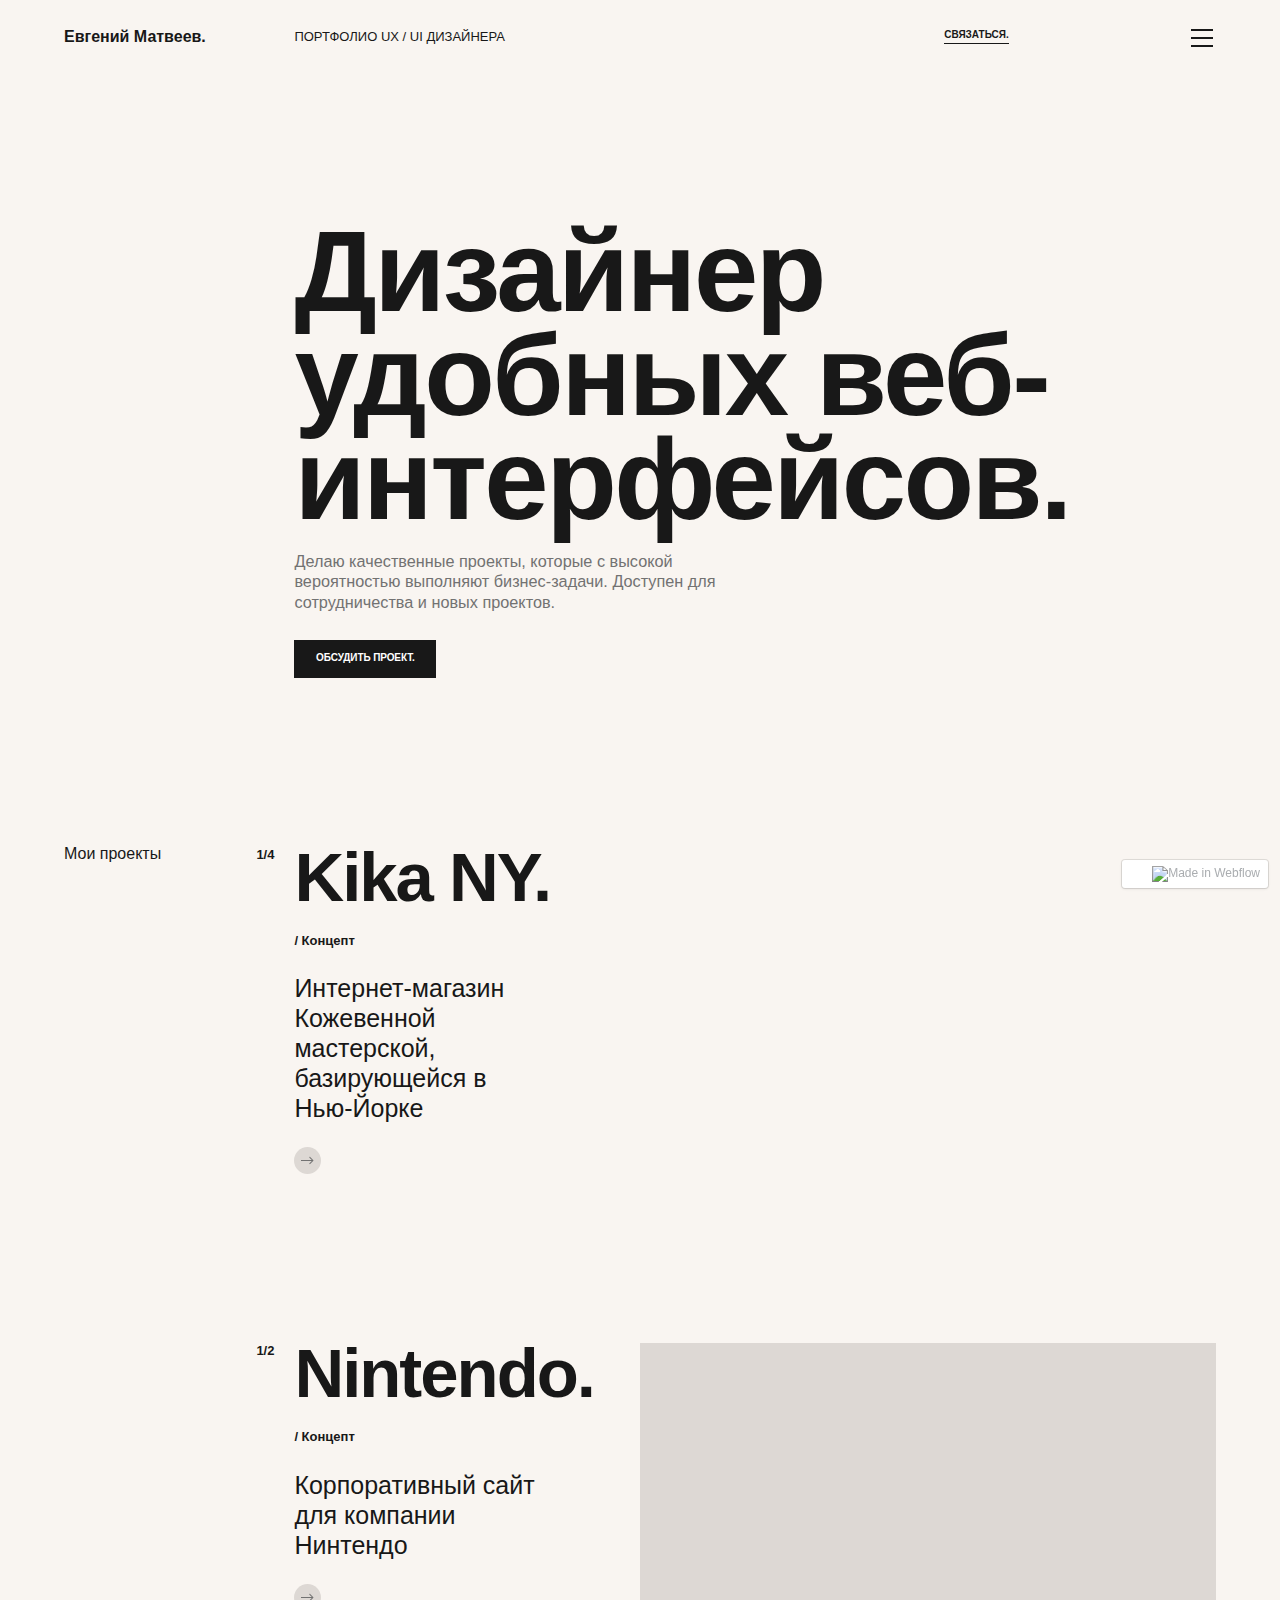
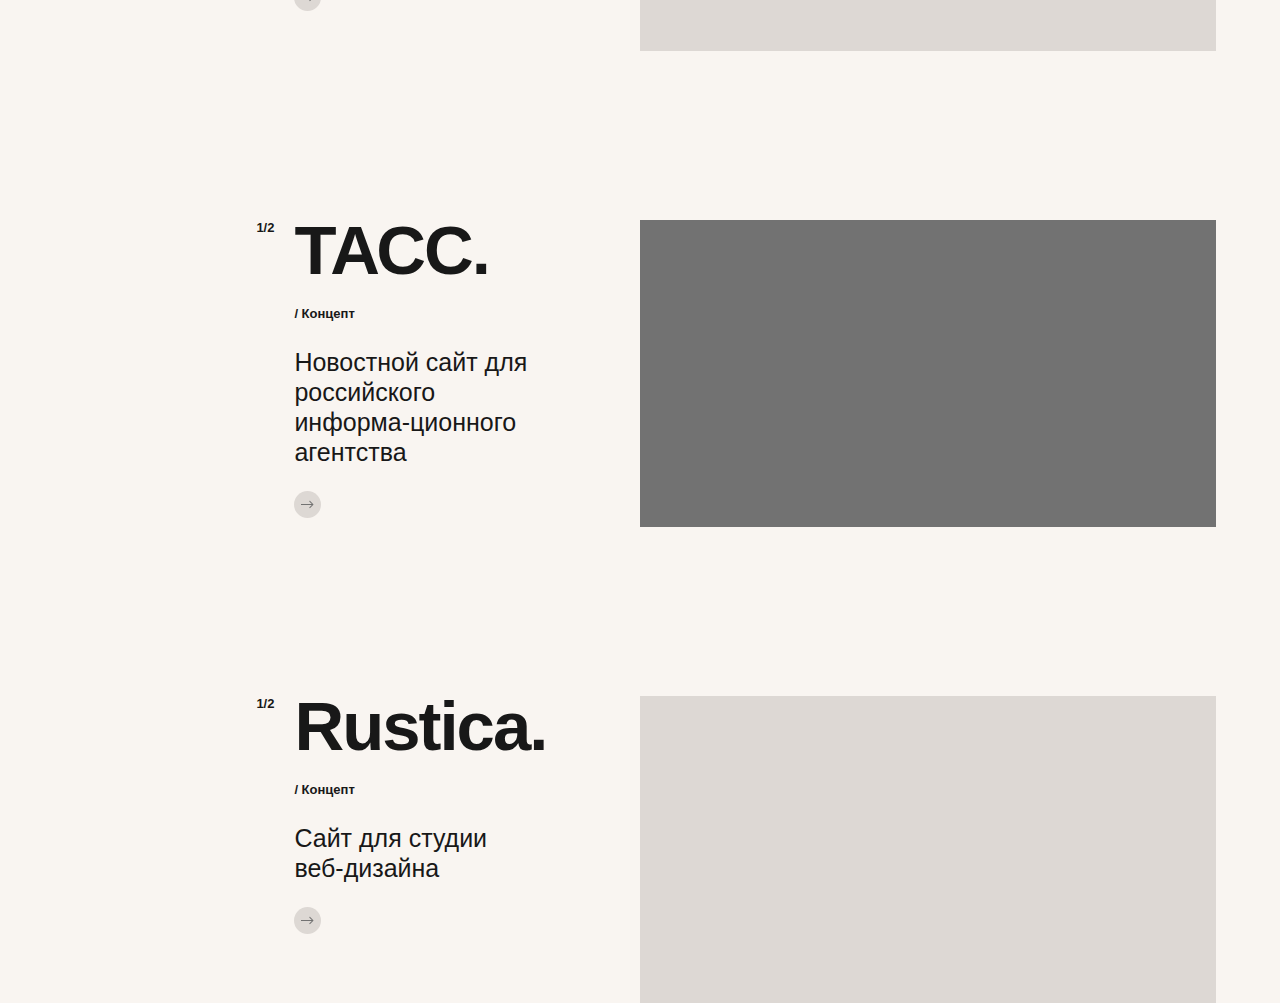
==== index.html @ 1e489230 "reName" ====
<!DOCTYPE html>
<html lang="ru">
<!-- saved from url=(0035)https://portfolio-eugen.webflow.io/ -->
<html data-wf-domain="portfolio-eugen.webflow.io" data-wf-page="6399eea0ed48f1d95fde8dd6"
    data-wf-site="6399eea0ed48f1204ade8dd2" class=" w-mod-js">

<head>
    <meta http-equiv="Content-Type" content="text/html; charset=UTF-8">
    <style>
        .wf-force-outline-none[tabindex="-1"]:focus {
            outline: none;
        }
    </style>
    <title>Main</title>
    <meta content="Main" property="og:title">
    <meta content="Main" property="twitter:title">
    <meta content="width=device-width, initial-scale=1" name="viewport">
    <meta content="Webflow" name="generator">
    <link href="./Main_files/portfolio-eugen.webflow.24d70b3f1.css" rel="stylesheet" type="text/css">
    <!--[if lt IE 9]><script src="https://cdnjs.cloudflare.com/ajax/libs/html5shiv/3.7.3/html5shiv.min.js" type="text/javascript"></script><![endif]-->
    <script
        type="text/javascript">!function (o, c) { var n = c.documentElement, t = " w-mod-"; n.className += t + "js", ("ontouchstart" in o || o.DocumentTouch && c instanceof DocumentTouch) && (n.className += t + "touch") }(window, document);</script>
    <link href="https://uploads-ssl.webflow.com/6399eea0ed48f1204ade8dd2/6399eea0ed48f1b4e5de8ef6_favicon.ico"
        rel="shortcut icon" type="image/x-icon">
    <link href="https://uploads-ssl.webflow.com/6399eea0ed48f1204ade8dd2/6399eea0ed48f18596de8ef8_webclip.png"
        rel="apple-touch-icon">
    <meta name="robots" content="noindex, nofollow">
    <meta name="author" content="wtw"><!-- HEAD CODE -->
</head>

<body class="body">
    <div class="nav_section wf-section">
        <div class="logo"><a href="https://portfolio-eugen.webflow.io/#" class="link-3">Евгений Матвеев.</a></div>
        <div class="heder-descript">ПОРТФОЛИО UX / UI ДИЗАЙНЕРА</div>
        <div class="contact-n-burger">
            <div class="contact">
                <a href="https://portfolio-eugen.webflow.io/#" class="contact-link">Связаться.</a>
                <div class="hover-line"></div>
            </div>
            <a class="link-block-2 w-inline-block"><img
                    src="./Main_files/63b1a3b610dd57a39f3e1c19_burger.svg" loading="lazy" alt=""></a>
        </div>
    </div>
    <div class="hero-section">
        <div class="hero-air"></div>
        <div class="hero-content wf-section">
            <div class="heading">
                <h1 class="h1_vw _1">Дизайнер</h1>
                <h1 class="h1_vw">удобных веб-</h1>
                <h1 class="h1_vw">интерфейсов.</h1>
            </div>
            <p class="h6 grey">Делаю качественные проекты, которые с высокой вероятностью выполняют бизнес-задачи.
                Доступен для сотрудничества и новых проектов.</p><a href="https://portfolio-eugen.webflow.io/#"
                class="btn_black w-button">Обсудить проект.</a>
        </div>
    </div>
    <div class="my_projects wf-section">
        <div class="projects-air">
            <h1 class="h6">Мои проекты</h1>
        </div>
        <div class="projects-text">
            <p class="descript offset">1/4</p>
            <h1 class="h2">Kika NY.</h1>
            <p class="descript">/ Концепт</p>
            <p class="text">Интернет-магазин Кожевенной мастерской, базирующейся в Нью-Йорке</p>
            <div class="div-block-13"><img src="./Main_files/63b1c35234a33d5e1d9d2c53_Arrow.svg" loading="lazy" alt="">
            </div>
        </div>
        <div class="progect-image kika"></div>
    </div>
    <div class="my_projects wf-section">
        <div class="projects-air"></div>
        <div class="projects-text">
            <p class="descript offset">1/2</p>
            <h1 class="h2">Nintendo.</h1>
            <p class="descript">/ Концепт</p>
            <p class="text">Корпоративный сайт для компании Нинтендо</p>
            <div class="div-block-13"><img src="./Main_files/63b1c35234a33d5e1d9d2c53_Arrow.svg" loading="lazy" alt="">
            </div>
        </div>
        <div class="project-image nintendo"></div>
    </div>
    <div class="my_projects wf-section">
        <div class="projects-air"></div>
        <div class="projects-text">
            <p class="descript offset">1/2</p>
            <h1 class="h2">ТАСС.</h1>
            <p class="descript">/ Концепт</p>
            <p class="text">Новостной сайт для российского информа-ционного агентства</p>
            <div class="div-block-13"><img src="./Main_files/63b1c35234a33d5e1d9d2c53_Arrow.svg" loading="lazy" alt="">
            </div>
        </div>
        <div class="project-image tass"></div>
    </div>
    <div class="my_projects wf-section">
        <div class="projects-air"></div>
        <div class="projects-text">
            <p class="descript offset">1/2</p>
            <h1 class="h2">Rustica.</h1>
            <p class="descript">/ Концепт</p>
            <p class="text">Сайт для студии веб-дизайна</p>
            <div class="div-block-13"><img src="./Main_files/63b1c35234a33d5e1d9d2c53_Arrow.svg" loading="lazy" alt="">
            </div>
        </div>
        <div class="project-image rustica"></div>
    </div>
 <!-- мобильное меню  -->
 <div class="modal__mb modal">
    <div class="modal__mb_window">
      <div class="modal_box">
        <div class="modal_logo"></div>
        <button type="button" class="burger-btn__close">х</button>
      </div>
      <div class="burger-link">
        <a class="modal_link" href="#">Главная</a>
        <a class="modal_link" href="#">Услуги</a>
        <a class="modal_link" href="#">Галерея</a>
        <a class="modal_link" href="#">Акции</a>
      </div>
    </div>
  </div>
  <script src="script.js">
  </script>
    <script src="./Main_files/jquery-3.5.1.min.dc5e7f18c8.js" type="text/javascript"
        integrity="sha256-9/aliU8dGd2tb6OSsuzixeV4y/faTqgFtohetphbbj0=" crossorigin="anonymous"></script>
    <script src="./Main_files/webflow.b9384ab9f.js" type="text/javascript"></script>
    <!--[if lte IE 9]><script src="//cdnjs.cloudflare.com/ajax/libs/placeholders/3.0.2/placeholders.min.js"></script><![endif]--><!-- FOOTER CODE -->

</body>

</html>
---- Main_files/portfolio-eugen.webflow.24d70b3f1.css ----
/* Generated on: Mon Jan 02 2023 19:46:40 GMT+0000 (Coordinated Universal Time) */
/* ==========================================================================
   normalize.css v3.0.3 | MIT License | github.com/necolas/normalize.css 
   ========================================================================== */
/*! normalize.css v3.0.3 | MIT License | github.com/necolas/normalize.css */
html {
  font-family: sans-serif;
  -ms-text-size-adjust: 100%;
  -webkit-text-size-adjust: 100%
}

body {
  margin: 0
}

article,
aside,
details,
figcaption,
figure,
footer,
header,
hgroup,
main,
menu,
nav,
section,
summary {
  display: block
}

audio,
canvas,
progress,
video {
  display: inline-block;
  vertical-align: baseline
}

audio:not([controls]) {
  display: none;
  height: 0
}

[hidden],
template {
  display: none
}

a {
  background-color: transparent
}

a:active,
a:hover {
  outline: 0
}

abbr[title] {
  border-bottom: 1px dotted
}

b,
strong {
  font-weight: bold
}

dfn {
  font-style: italic
}

h1 {
  font-size: 2em;
  margin: .67em 0
}

mark {
  background: #ff0;
  color: #000
}

small {
  font-size: 80%
}

sub,
sup {
  font-size: 75%;
  line-height: 0;
  position: relative;
  vertical-align: baseline
}

sup {
  top: -0.5em
}

sub {
  bottom: -0.25em
}

img {
  border: 0
}

svg:not(:root) {
  overflow: hidden
}

figure {
  margin: 1em 40px
}

hr {
  box-sizing: content-box;
  height: 0
}

pre {
  overflow: auto
}

code,
kbd,
pre,
samp {
  font-family: monospace, monospace;
  font-size: 1em
}

button,
input,
optgroup,
select,
textarea {
  color: inherit;
  font: inherit;
  margin: 0
}

button {
  overflow: visible
}

button,
select {
  text-transform: none
}

button,
html input[type="button"],
input[type="reset"] {
  -webkit-appearance: button;
  cursor: pointer
}

button[disabled],
html input[disabled] {
  cursor: default
}

button::-moz-focus-inner,
input::-moz-focus-inner {
  border: 0;
  padding: 0
}

input {
  line-height: normal
}

input[type='checkbox'],
input[type='radio'] {
  box-sizing: border-box;
  padding: 0
}

input[type='number']::-webkit-inner-spin-button,
input[type='number']::-webkit-outer-spin-button {
  height: auto
}

input[type='search'] {
  -webkit-appearance: none
}

input[type='search']::-webkit-search-cancel-button,
input[type='search']::-webkit-search-decoration {
  -webkit-appearance: none
}

fieldset {
  border: 1px solid #c0c0c0;
  margin: 0 2px;
  padding: .35em .625em .75em
}

legend {
  border: 0;
  padding: 0
}

textarea {
  overflow: auto
}

optgroup {
  font-weight: bold
}

table {
  border-collapse: collapse;
  border-spacing: 0
}

td,
th {
  padding: 0
}

/* ==========================================================================
   Start of base Webflow CSS - If you're looking for some ultra-clean CSS, skip the boilerplate and see the unminified code below.
   ========================================================================== */
@font-face {
  font-family: 'webflow-icons';
  src: url("[data-uri]") format('truetype');
  font-weight: normal;
  font-style: normal
}

[class^="w-icon-"],
[class*=" w-icon-"] {
  font-family: 'webflow-icons' !important;
  speak: none;
  font-style: normal;
  font-weight: normal;
  font-variant: normal;
  text-transform: none;
  line-height: 1;
  -webkit-font-smoothing: antialiased;
  -moz-osx-font-smoothing: grayscale
}

.w-icon-slider-right:before {
  content: "\e600"
}

.w-icon-slider-left:before {
  content: "\e601"
}

.w-icon-nav-menu:before {
  content: "\e602"
}

.w-icon-arrow-down:before,
.w-icon-dropdown-toggle:before {
  content: "\e603"
}

.w-icon-file-upload-remove:before {
  content: "\e900"
}

.w-icon-file-upload-icon:before {
  content: "\e903"
}

* {
  -webkit-box-sizing: border-box;
  -moz-box-sizing: border-box;
  box-sizing: border-box
}

html {
  height: 100%
}

body {
  margin: 0;
  min-height: 100%;
  background-color: #fff;
  font-family: Arial, sans-serif;
  font-size: 14px;
  line-height: 20px;
  color: #333
}

img {
  max-width: 100%;
  vertical-align: middle;
  display: inline-block
}

html.w-mod-touch * {
  background-attachment: scroll !important
}

.w-block {
  display: block
}

.w-inline-block {
  max-width: 100%;
  display: inline-block
}

.w-clearfix:before,
.w-clearfix:after {
  content: " ";
  display: table;
  grid-column-start: 1;
  grid-row-start: 1;
  grid-column-end: 2;
  grid-row-end: 2
}

.w-clearfix:after {
  clear: both
}

.w-hidden {
  display: none
}

.w-button {
  display: inline-block;
  padding: 9px 15px;
  background-color: #3898EC;
  color: white;
  border: 0;
  line-height: inherit;
  text-decoration: none;
  cursor: pointer;
  border-radius: 0
}

input.w-button {
  -webkit-appearance: button
}

html[data-w-dynpage] [data-w-cloak] {
  color: transparent !important
}

.w-webflow-badge,
.w-webflow-badge * {
  position: static;
  left: auto;
  top: auto;
  right: auto;
  bottom: auto;
  z-index: auto;
  display: block;
  visibility: visible;
  overflow: visible;
  overflow-x: visible;
  overflow-y: visible;
  box-sizing: border-box;
  width: auto;
  height: auto;
  max-height: none;
  max-width: none;
  min-height: 0;
  min-width: 0;
  margin: 0;
  padding: 0;
  float: none;
  clear: none;
  border: 0 none transparent;
  border-radius: 0;
  background: none;
  background-image: none;
  background-position: 0% 0%;
  background-size: auto auto;
  background-repeat: repeat;
  background-origin: padding-box;
  background-clip: border-box;
  background-attachment: scroll;
  background-color: transparent;
  box-shadow: none;
  opacity: 1;
  transform: none;
  transition: none;
  direction: ltr;
  font-family: inherit;
  font-weight: inherit;
  color: inherit;
  font-size: inherit;
  line-height: inherit;
  font-style: inherit;
  font-variant: inherit;
  text-align: inherit;
  letter-spacing: inherit;
  text-decoration: inherit;
  text-indent: 0;
  text-transform: inherit;
  list-style-type: disc;
  text-shadow: none;
  font-smoothing: auto;
  vertical-align: baseline;
  cursor: inherit;
  white-space: inherit;
  word-break: normal;
  word-spacing: normal;
  word-wrap: normal
}

.w-webflow-badge {
  position: fixed !important;
  display: inline-block !important;
  visibility: visible !important;
  z-index: 2147483647 !important;
  top: auto !important;
  right: 12px !important;
  bottom: 12px !important;
  left: auto !important;
  color: #AAADB0 !important;
  background-color: #fff !important;
  border-radius: 3px !important;
  padding: 6px 8px 6px 6px !important;
  font-size: 12px !important;
  opacity: 1 !important;
  line-height: 14px !important;
  text-decoration: none !important;
  transform: none !important;
  margin: 0 !important;
  width: auto !important;
  height: auto !important;
  overflow: visible !important;
  white-space: nowrap;
  box-shadow: 0 0 0 1px rgba(0, 0, 0, 0.1), 0 1px 3px rgba(0, 0, 0, 0.1);
  cursor: pointer
}

.w-webflow-badge>img {
  display: inline-block !important;
  visibility: visible !important;
  opacity: 1 !important;
  vertical-align: middle !important
}

h1,
h2,
h3,
h4,
h5,
h6 {
  font-weight: bold;
  margin-bottom: 10px
}

h1 {
  font-size: 38px;
  line-height: 44px;
  margin-top: 20px
}

h2 {
  font-size: 32px;
  line-height: 36px;
  margin-top: 20px
}

h3 {
  font-size: 24px;
  line-height: 30px;
  margin-top: 20px
}

h4 {
  font-size: 18px;
  line-height: 24px;
  margin-top: 10px
}

h5 {
  font-size: 14px;
  line-height: 20px;
  margin-top: 10px
}

h6 {
  font-size: 12px;
  line-height: 18px;
  margin-top: 10px
}

p {
  margin-top: 0;
  margin-bottom: 10px
}

blockquote {
  margin: 0 0 10px 0;
  padding: 10px 20px;
  border-left: 5px solid #E2E2E2;
  font-size: 18px;
  line-height: 22px
}

figure {
  margin: 0;
  margin-bottom: 10px
}

figcaption {
  margin-top: 5px;
  text-align: center
}

ul,
ol {
  margin-top: 0px;
  margin-bottom: 10px;
  padding-left: 40px
}

.w-list-unstyled {
  padding-left: 0;
  list-style: none
}

.w-embed:before,
.w-embed:after {
  content: " ";
  display: table;
  grid-column-start: 1;
  grid-row-start: 1;
  grid-column-end: 2;
  grid-row-end: 2
}

.w-embed:after {
  clear: both
}

.w-video {
  width: 100%;
  position: relative;
  padding: 0
}

.w-video iframe,
.w-video object,
.w-video embed {
  position: absolute;
  top: 0;
  left: 0;
  width: 100%;
  height: 100%;
  border: none
}

fieldset {
  padding: 0;
  margin: 0;
  border: 0
}

button,
[type='button'],
[type='reset'] {
  border: 0;
  cursor: pointer;
  -webkit-appearance: button
}

.w-form {
  margin: 0 0 15px
}

.w-form-done {
  display: none;
  padding: 20px;
  text-align: center;
  background-color: #dddddd
}

.w-form-fail {
  display: none;
  margin-top: 10px;
  padding: 10px;
  background-color: #ffdede
}

label {
  display: block;
  margin-bottom: 5px;
  font-weight: bold
}

.w-input,
.w-select {
  display: block;
  width: 100%;
  height: 38px;
  padding: 8px 12px;
  margin-bottom: 10px;
  font-size: 14px;
  line-height: 1.42857143;
  color: #333333;
  vertical-align: middle;
  background-color: #ffffff;
  border: 1px solid #cccccc
}

.w-input:-moz-placeholder,
.w-select:-moz-placeholder {
  color: #999
}

.w-input::-moz-placeholder,
.w-select::-moz-placeholder {
  color: #999;
  opacity: 1
}

.w-input:-ms-input-placeholder,
.w-select:-ms-input-placeholder {
  color: #999
}

.w-input::-webkit-input-placeholder,
.w-select::-webkit-input-placeholder {
  color: #999
}

.w-input:focus,
.w-select:focus {
  border-color: #3898EC;
  outline: 0
}

.w-input[disabled],
.w-select[disabled],
.w-input[readonly],
.w-select[readonly],
fieldset[disabled] .w-input,
fieldset[disabled] .w-select {
  cursor: not-allowed
}

.w-input[disabled]:not(.w-input-disabled),
.w-select[disabled]:not(.w-input-disabled),
.w-input[readonly],
.w-select[readonly],
fieldset[disabled]:not(.w-input-disabled) .w-input,
fieldset[disabled]:not(.w-input-disabled) .w-select {
  background-color: #eeeeee
}

textarea.w-input,
textarea.w-select {
  height: auto
}

.w-select {
  background-color: #f3f3f3
}

.w-select[multiple] {
  height: auto
}

.w-form-label {
  display: inline-block;
  cursor: pointer;
  font-weight: normal;
  margin-bottom: 0px
}

.w-radio {
  display: block;
  margin-bottom: 5px;
  padding-left: 20px
}

.w-radio:before,
.w-radio:after {
  content: " ";
  display: table;
  grid-column-start: 1;
  grid-row-start: 1;
  grid-column-end: 2;
  grid-row-end: 2
}

.w-radio:after {
  clear: both
}

.w-radio-input {
  margin: 4px 0 0;
  margin-top: 1px \9;
  line-height: normal;
  float: left;
  margin-left: -20px
}

.w-radio-input {
  margin-top: 3px
}

.w-file-upload {
  display: block;
  margin-bottom: 10px
}

.w-file-upload-input {
  width: .1px;
  height: .1px;
  opacity: 0;
  overflow: hidden;
  position: absolute;
  z-index: -100
}

.w-file-upload-default,
.w-file-upload-uploading,
.w-file-upload-success {
  display: inline-block;
  color: #333333
}

.w-file-upload-error {
  display: block;
  margin-top: 10px
}

.w-file-upload-default.w-hidden,
.w-file-upload-uploading.w-hidden,
.w-file-upload-error.w-hidden,
.w-file-upload-success.w-hidden {
  display: none
}

.w-file-upload-uploading-btn {
  display: flex;
  font-size: 14px;
  font-weight: normal;
  cursor: pointer;
  margin: 0;
  padding: 8px 12px;
  border: 1px solid #cccccc;
  background-color: #fafafa
}

.w-file-upload-file {
  display: flex;
  flex-grow: 1;
  justify-content: space-between;
  margin: 0;
  padding: 8px 9px 8px 11px;
  border: 1px solid #cccccc;
  background-color: #fafafa
}

.w-file-upload-file-name {
  font-size: 14px;
  font-weight: normal;
  display: block
}

.w-file-remove-link {
  margin-top: 3px;
  margin-left: 10px;
  width: auto;
  height: auto;
  padding: 3px;
  display: block;
  cursor: pointer
}

.w-icon-file-upload-remove {
  margin: auto;
  font-size: 10px
}

.w-file-upload-error-msg {
  display: inline-block;
  color: #ea384c;
  padding: 2px 0
}

.w-file-upload-info {
  display: inline-block;
  line-height: 38px;
  padding: 0 12px
}

.w-file-upload-label {
  display: inline-block;
  font-size: 14px;
  font-weight: normal;
  cursor: pointer;
  margin: 0;
  padding: 8px 12px;
  border: 1px solid #cccccc;
  background-color: #fafafa
}

.w-icon-file-upload-icon,
.w-icon-file-upload-uploading {
  display: inline-block;
  margin-right: 8px;
  width: 20px
}

.w-icon-file-upload-uploading {
  height: 20px
}

.w-container {
  margin-left: auto;
  margin-right: auto;
  max-width: 940px
}

.w-container:before,
.w-container:after {
  content: " ";
  display: table;
  grid-column-start: 1;
  grid-row-start: 1;
  grid-column-end: 2;
  grid-row-end: 2
}

.w-container:after {
  clear: both
}

.w-container .w-row {
  margin-left: -10px;
  margin-right: -10px
}

.w-row:before,
.w-row:after {
  content: " ";
  display: table;
  grid-column-start: 1;
  grid-row-start: 1;
  grid-column-end: 2;
  grid-row-end: 2
}

.w-row:after {
  clear: both
}

.w-row .w-row {
  margin-left: 0;
  margin-right: 0
}

.w-col {
  position: relative;
  float: left;
  width: 100%;
  min-height: 1px;
  padding-left: 10px;
  padding-right: 10px
}

.w-col .w-col {
  padding-left: 0;
  padding-right: 0
}

.w-col-1 {
  width: 8.33333333%
}

.w-col-2 {
  width: 16.66666667%
}

.w-col-3 {
  width: 25%
}

.w-col-4 {
  width: 33.33333333%
}

.w-col-5 {
  width: 41.66666667%
}

.w-col-6 {
  width: 50%
}

.w-col-7 {
  width: 58.33333333%
}

.w-col-8 {
  width: 66.66666667%
}

.w-col-9 {
  width: 75%
}

.w-col-10 {
  width: 83.33333333%
}

.w-col-11 {
  width: 91.66666667%
}

.w-col-12 {
  width: 100%
}

.w-hidden-main {
  display: none !important
}

@media screen and (max-width:991px) {
  .w-container {
    max-width: 728px
  }

  .w-hidden-main {
    display: inherit !important
  }

  .w-hidden-medium {
    display: none !important
  }

  .w-col-medium-1 {
    width: 8.33333333%
  }

  .w-col-medium-2 {
    width: 16.66666667%
  }

  .w-col-medium-3 {
    width: 25%
  }

  .w-col-medium-4 {
    width: 33.33333333%
  }

  .w-col-medium-5 {
    width: 41.66666667%
  }

  .w-col-medium-6 {
    width: 50%
  }

  .w-col-medium-7 {
    width: 58.33333333%
  }

  .w-col-medium-8 {
    width: 66.66666667%
  }

  .w-col-medium-9 {
    width: 75%
  }

  .w-col-medium-10 {
    width: 83.33333333%
  }

  .w-col-medium-11 {
    width: 91.66666667%
  }

  .w-col-medium-12 {
    width: 100%
  }

  .w-col-stack {
    width: 100%;
    left: auto;
    right: auto
  }
}

@media screen and (max-width:767px) {
  .w-hidden-main {
    display: inherit !important
  }

  .w-hidden-medium {
    display: inherit !important
  }

  .w-hidden-small {
    display: none !important
  }

  .w-row,
  .w-container .w-row {
    margin-left: 0;
    margin-right: 0
  }

  .w-col {
    width: 100%;
    left: auto;
    right: auto
  }

  .w-col-small-1 {
    width: 8.33333333%
  }

  .w-col-small-2 {
    width: 16.66666667%
  }

  .w-col-small-3 {
    width: 25%
  }

  .w-col-small-4 {
    width: 33.33333333%
  }

  .w-col-small-5 {
    width: 41.66666667%
  }

  .w-col-small-6 {
    width: 50%
  }

  .w-col-small-7 {
    width: 58.33333333%
  }

  .w-col-small-8 {
    width: 66.66666667%
  }

  .w-col-small-9 {
    width: 75%
  }

  .w-col-small-10 {
    width: 83.33333333%
  }

  .w-col-small-11 {
    width: 91.66666667%
  }

  .w-col-small-12 {
    width: 100%
  }
}

@media screen and (max-width:479px) {
  .w-container {
    max-width: none
  }

  .w-hidden-main {
    display: inherit !important
  }

  .w-hidden-medium {
    display: inherit !important
  }

  .w-hidden-small {
    display: inherit !important
  }

  .w-hidden-tiny {
    display: none !important
  }

  .w-col {
    width: 100%
  }

  .w-col-tiny-1 {
    width: 8.33333333%
  }

  .w-col-tiny-2 {
    width: 16.66666667%
  }

  .w-col-tiny-3 {
    width: 25%
  }

  .w-col-tiny-4 {
    width: 33.33333333%
  }

  .w-col-tiny-5 {
    width: 41.66666667%
  }

  .w-col-tiny-6 {
    width: 50%
  }

  .w-col-tiny-7 {
    width: 58.33333333%
  }

  .w-col-tiny-8 {
    width: 66.66666667%
  }

  .w-col-tiny-9 {
    width: 75%
  }

  .w-col-tiny-10 {
    width: 83.33333333%
  }

  .w-col-tiny-11 {
    width: 91.66666667%
  }

  .w-col-tiny-12 {
    width: 100%
  }
}

.w-widget {
  position: relative
}

.w-widget-map {
  width: 100%;
  height: 400px
}

.w-widget-map label {
  width: auto;
  display: inline
}

.w-widget-map img {
  max-width: inherit
}

.w-widget-map .gm-style-iw {
  text-align: center
}

.w-widget-map .gm-style-iw>button {
  display: none !important
}

.w-widget-twitter {
  overflow: hidden
}

.w-widget-twitter-count-shim {
  display: inline-block;
  vertical-align: top;
  position: relative;
  width: 28px;
  height: 20px;
  text-align: center;
  background: white;
  border: #758696 solid 1px;
  border-radius: 3px
}

.w-widget-twitter-count-shim * {
  pointer-events: none;
  -webkit-user-select: none;
  -moz-user-select: none;
  -ms-user-select: none;
  user-select: none
}

.w-widget-twitter-count-shim .w-widget-twitter-count-inner {
  position: relative;
  font-size: 15px;
  line-height: 12px;
  text-align: center;
  color: #999;
  font-family: serif
}

.w-widget-twitter-count-shim .w-widget-twitter-count-clear {
  position: relative;
  display: block
}

.w-widget-twitter-count-shim.w--large {
  width: 36px;
  height: 28px
}

.w-widget-twitter-count-shim.w--large .w-widget-twitter-count-inner {
  font-size: 18px;
  line-height: 18px
}

.w-widget-twitter-count-shim:not(.w--vertical) {
  margin-left: 5px;
  margin-right: 8px
}

.w-widget-twitter-count-shim:not(.w--vertical).w--large {
  margin-left: 6px
}

.w-widget-twitter-count-shim:not(.w--vertical):before,
.w-widget-twitter-count-shim:not(.w--vertical):after {
  top: 50%;
  left: 0;
  border: solid transparent;
  content: ' ';
  height: 0;
  width: 0;
  position: absolute;
  pointer-events: none
}

.w-widget-twitter-count-shim:not(.w--vertical):before {
  border-color: rgba(117, 134, 150, 0);
  border-right-color: #5d6c7b;
  border-width: 4px;
  margin-left: -9px;
  margin-top: -4px
}

.w-widget-twitter-count-shim:not(.w--vertical).w--large:before {
  border-width: 5px;
  margin-left: -10px;
  margin-top: -5px
}

.w-widget-twitter-count-shim:not(.w--vertical):after {
  border-color: rgba(255, 255, 255, 0);
  border-right-color: white;
  border-width: 4px;
  margin-left: -8px;
  margin-top: -4px
}

.w-widget-twitter-count-shim:not(.w--vertical).w--large:after {
  border-width: 5px;
  margin-left: -9px;
  margin-top: -5px
}

.w-widget-twitter-count-shim.w--vertical {
  width: 61px;
  height: 33px;
  margin-bottom: 8px
}

.w-widget-twitter-count-shim.w--vertical:before,
.w-widget-twitter-count-shim.w--vertical:after {
  top: 100%;
  left: 50%;
  border: solid transparent;
  content: ' ';
  height: 0;
  width: 0;
  position: absolute;
  pointer-events: none
}

.w-widget-twitter-count-shim.w--vertical:before {
  border-color: rgba(117, 134, 150, 0);
  border-top-color: #5d6c7b;
  border-width: 5px;
  margin-left: -5px
}

.w-widget-twitter-count-shim.w--vertical:after {
  border-color: rgba(255, 255, 255, 0);
  border-top-color: white;
  border-width: 4px;
  margin-left: -4px
}

.w-widget-twitter-count-shim.w--vertical .w-widget-twitter-count-inner {
  font-size: 18px;
  line-height: 22px
}

.w-widget-twitter-count-shim.w--vertical.w--large {
  width: 76px
}

.w-background-video {
  position: relative;
  overflow: hidden;
  height: 500px;
  color: white
}

.w-background-video>video {
  background-size: cover;
  background-position: 50% 50%;
  position: absolute;
  margin: auto;
  width: 100%;
  height: 100%;
  right: -100%;
  bottom: -100%;
  top: -100%;
  left: -100%;
  object-fit: cover;
  z-index: -100
}

.w-background-video>video::-webkit-media-controls-start-playback-button {
  display: none !important;
  -webkit-appearance: none
}

.w-background-video--control {
  position: absolute;
  bottom: 1em;
  right: 1em;
  background-color: transparent;
  padding: 0
}

.w-background-video--control>[hidden] {
  display: none !important
}

.w-slider {
  position: relative;
  height: 300px;
  text-align: center;
  background: #dddddd;
  clear: both;
  -webkit-tap-highlight-color: rgba(0, 0, 0, 0);
  tap-highlight-color: rgba(0, 0, 0, 0)
}

.w-slider-mask {
  position: relative;
  display: block;
  overflow: hidden;
  z-index: 1;
  left: 0;
  right: 0;
  height: 100%;
  white-space: nowrap
}

.w-slide {
  position: relative;
  display: inline-block;
  vertical-align: top;
  width: 100%;
  height: 100%;
  white-space: normal;
  text-align: left
}

.w-slider-nav {
  position: absolute;
  z-index: 2;
  top: auto;
  right: 0;
  bottom: 0;
  left: 0;
  margin: auto;
  padding-top: 10px;
  height: 40px;
  text-align: center;
  -webkit-tap-highlight-color: rgba(0, 0, 0, 0);
  tap-highlight-color: rgba(0, 0, 0, 0)
}

.w-slider-nav.w-round>div {
  border-radius: 100%
}

.w-slider-nav.w-num>div {
  width: auto;
  height: auto;
  padding: .2em .5em;
  font-size: inherit;
  line-height: inherit
}

.w-slider-nav.w-shadow>div {
  box-shadow: 0 0 3px rgba(51, 51, 51, 0.4)
}

.w-slider-nav-invert {
  color: #fff
}

.w-slider-nav-invert>div {
  background-color: rgba(34, 34, 34, 0.4)
}

.w-slider-nav-invert>div.w-active {
  background-color: #222
}

.w-slider-dot {
  position: relative;
  display: inline-block;
  width: 1em;
  height: 1em;
  background-color: rgba(255, 255, 255, 0.4);
  cursor: pointer;
  margin: 0 3px .5em;
  transition: background-color 100ms, color 100ms
}

.w-slider-dot.w-active {
  background-color: #fff
}

.w-slider-dot:focus {
  outline: none;
  box-shadow: 0 0 0 2px #fff
}

.w-slider-dot:focus.w-active {
  box-shadow: none
}

.w-slider-arrow-left,
.w-slider-arrow-right {
  position: absolute;
  width: 80px;
  top: 0;
  right: 0;
  bottom: 0;
  left: 0;
  margin: auto;
  cursor: pointer;
  overflow: hidden;
  color: white;
  font-size: 40px;
  -webkit-tap-highlight-color: rgba(0, 0, 0, 0);
  tap-highlight-color: rgba(0, 0, 0, 0);
  -webkit-user-select: none;
  -moz-user-select: none;
  -ms-user-select: none;
  user-select: none
}

.w-slider-arrow-left [class^='w-icon-'],
.w-slider-arrow-right [class^='w-icon-'],
.w-slider-arrow-left [class*=' w-icon-'],
.w-slider-arrow-right [class*=' w-icon-'] {
  position: absolute
}

.w-slider-arrow-left:focus,
.w-slider-arrow-right:focus {
  outline: 0
}

.w-slider-arrow-left {
  z-index: 3;
  right: auto
}

.w-slider-arrow-right {
  z-index: 4;
  left: auto
}

.w-icon-slider-left,
.w-icon-slider-right {
  top: 0;
  right: 0;
  bottom: 0;
  left: 0;
  margin: auto;
  width: 1em;
  height: 1em
}

.w-slider-aria-label {
  border: 0;
  clip: rect(0 0 0 0);
  height: 1px;
  margin: -1px;
  overflow: hidden;
  padding: 0;
  position: absolute;
  width: 1px
}

.w-slider-force-show {
  display: block !important
}

.w-dropdown {
  display: inline-block;
  position: relative;
  text-align: left;
  margin-left: auto;
  margin-right: auto;
  z-index: 900
}

.w-dropdown-btn,
.w-dropdown-toggle,
.w-dropdown-link {
  position: relative;
  vertical-align: top;
  text-decoration: none;
  color: #222222;
  padding: 20px;
  text-align: left;
  margin-left: auto;
  margin-right: auto;
  white-space: nowrap
}

.w-dropdown-toggle {
  -webkit-user-select: none;
  -moz-user-select: none;
  -ms-user-select: none;
  user-select: none;
  display: inline-block;
  cursor: pointer;
  padding-right: 40px
}

.w-dropdown-toggle:focus {
  outline: 0
}

.w-icon-dropdown-toggle {
  position: absolute;
  top: 0;
  right: 0;
  bottom: 0;
  margin: auto;
  margin-right: 20px;
  width: 1em;
  height: 1em
}

.w-dropdown-list {
  position: absolute;
  background: #dddddd;
  display: none;
  min-width: 100%
}

.w-dropdown-list.w--open {
  display: block
}

.w-dropdown-link {
  padding: 10px 20px;
  display: block;
  color: #222222
}

.w-dropdown-link.w--current {
  color: #0082f3
}

.w-dropdown-link:focus {
  outline: 0
}

@media screen and (max-width:767px) {
  .w-nav-brand {
    padding-left: 10px
  }
}

.w-lightbox-backdrop {
  color: #000;
  cursor: auto;
  font-family: serif;
  font-size: medium;
  font-style: normal;
  font-variant: normal;
  font-weight: normal;
  letter-spacing: normal;
  line-height: normal;
  list-style: disc;
  text-align: start;
  text-indent: 0;
  text-shadow: none;
  text-transform: none;
  visibility: visible;
  white-space: normal;
  word-break: normal;
  word-spacing: normal;
  word-wrap: normal;
  position: fixed;
  top: 0;
  right: 0;
  bottom: 0;
  left: 0;
  color: #fff;
  font-family: "Helvetica Neue", Helvetica, Ubuntu, "Segoe UI", Verdana, sans-serif;
  font-size: 17px;
  line-height: 1.2;
  font-weight: 300;
  text-align: center;
  background: rgba(0, 0, 0, 0.9);
  z-index: 2000;
  outline: 0;
  opacity: 0;
  -webkit-user-select: none;
  -moz-user-select: none;
  -ms-user-select: none;
  -webkit-tap-highlight-color: transparent;
  -webkit-transform: translate(0, 0)
}

.w-lightbox-backdrop,
.w-lightbox-container {
  height: 100%;
  overflow: auto;
  -webkit-overflow-scrolling: touch
}

.w-lightbox-content {
  position: relative;
  height: 100vh;
  overflow: hidden
}

.w-lightbox-view {
  position: absolute;
  width: 100vw;
  height: 100vh;
  opacity: 0
}

.w-lightbox-view:before {
  content: "";
  height: 100vh
}

.w-lightbox-group,
.w-lightbox-group .w-lightbox-view,
.w-lightbox-group .w-lightbox-view:before {
  height: 86vh
}

.w-lightbox-frame,
.w-lightbox-view:before {
  display: inline-block;
  vertical-align: middle
}

.w-lightbox-figure {
  position: relative;
  margin: 0
}

.w-lightbox-group .w-lightbox-figure {
  cursor: pointer
}

.w-lightbox-img {
  width: auto;
  height: auto;
  max-width: none
}

.w-lightbox-image {
  display: block;
  float: none;
  max-width: 100vw;
  max-height: 100vh
}

.w-lightbox-group .w-lightbox-image {
  max-height: 86vh
}

.w-lightbox-caption {
  position: absolute;
  right: 0;
  bottom: 0;
  left: 0;
  padding: .5em 1em;
  background: rgba(0, 0, 0, 0.4);
  text-align: left;
  text-overflow: ellipsis;
  white-space: nowrap;
  overflow: hidden
}

.w-lightbox-embed {
  position: absolute;
  top: 0;
  right: 0;
  bottom: 0;
  left: 0;
  width: 100%;
  height: 100%
}

.w-lightbox-control {
  position: absolute;
  top: 0;
  width: 4em;
  background-size: 24px;
  background-repeat: no-repeat;
  background-position: center;
  cursor: pointer;
  -webkit-transition: all .3s;
  transition: all .3s
}

.w-lightbox-left {
  display: none;
  bottom: 0;
  left: 0;
  background-image: url("[data-uri]")
}

.w-lightbox-right {
  display: none;
  right: 0;
  bottom: 0;
  background-image: url("[data-uri]")
}

.w-lightbox-close {
  right: 0;
  height: 2.6em;
  background-image: url("[data-uri]");
  background-size: 18px
}

.w-lightbox-strip {
  position: absolute;
  bottom: 0;
  left: 0;
  right: 0;
  padding: 0 1vh;
  line-height: 0;
  white-space: nowrap;
  overflow-x: auto;
  overflow-y: hidden
}

.w-lightbox-item {
  display: inline-block;
  width: 10vh;
  padding: 2vh 1vh;
  box-sizing: content-box;
  cursor: pointer;
  -webkit-transform: translate3d(0, 0, 0)
}

.w-lightbox-active {
  opacity: .3
}

.w-lightbox-thumbnail {
  position: relative;
  height: 10vh;
  background: #222;
  overflow: hidden
}

.w-lightbox-thumbnail-image {
  position: absolute;
  top: 0;
  left: 0
}

.w-lightbox-thumbnail .w-lightbox-tall {
  top: 50%;
  width: 100%;
  -webkit-transform: translate(0, -50%);
  -ms-transform: translate(0, -50%);
  transform: translate(0, -50%)
}

.w-lightbox-thumbnail .w-lightbox-wide {
  left: 50%;
  height: 100%;
  -webkit-transform: translate(-50%, 0);
  -ms-transform: translate(-50%, 0);
  transform: translate(-50%, 0)
}

.w-lightbox-spinner {
  position: absolute;
  top: 50%;
  left: 50%;
  box-sizing: border-box;
  width: 40px;
  height: 40px;
  margin-top: -20px;
  margin-left: -20px;
  border: 5px solid rgba(0, 0, 0, 0.4);
  border-radius: 50%;
  -webkit-animation: spin .8s infinite linear;
  animation: spin .8s infinite linear
}

.w-lightbox-spinner:after {
  content: "";
  position: absolute;
  top: -4px;
  right: -4px;
  bottom: -4px;
  left: -4px;
  border: 3px solid transparent;
  border-bottom-color: #fff;
  border-radius: 50%
}

.w-lightbox-hide {
  display: none
}

.w-lightbox-noscroll {
  overflow: hidden
}

@media (min-width:768px) {
  .w-lightbox-content {
    height: 96vh;
    margin-top: 2vh
  }

  .w-lightbox-view,
  .w-lightbox-view:before {
    height: 96vh
  }

  .w-lightbox-group,
  .w-lightbox-group .w-lightbox-view,
  .w-lightbox-group .w-lightbox-view:before {
    height: 84vh
  }

  .w-lightbox-image {
    max-width: 96vw;
    max-height: 96vh
  }

  .w-lightbox-group .w-lightbox-image {
    max-width: 82.3vw;
    max-height: 84vh
  }

  .w-lightbox-left,
  .w-lightbox-right {
    display: block;
    opacity: .5
  }

  .w-lightbox-close {
    opacity: .8
  }

  .w-lightbox-control:hover {
    opacity: 1
  }
}

.w-lightbox-inactive,
.w-lightbox-inactive:hover {
  opacity: 0
}

.w-richtext:before,
.w-richtext:after {
  content: " ";
  display: table;
  grid-column-start: 1;
  grid-row-start: 1;
  grid-column-end: 2;
  grid-row-end: 2
}

.w-richtext:after {
  clear: both
}

.w-richtext[contenteditable="true"]:before,
.w-richtext[contenteditable="true"]:after {
  white-space: initial
}

.w-richtext ol,
.w-richtext ul {
  overflow: hidden
}

.w-richtext .w-richtext-figure-selected.w-richtext-figure-type-video div:after,
.w-richtext .w-richtext-figure-selected[data-rt-type="video"] div:after {
  outline: 2px solid #2895f7
}

.w-richtext .w-richtext-figure-selected.w-richtext-figure-type-image div,
.w-richtext .w-richtext-figure-selected[data-rt-type="image"] div {
  outline: 2px solid #2895f7
}

.w-richtext figure.w-richtext-figure-type-video>div:after,
.w-richtext figure[data-rt-type="video"]>div:after {
  content: '';
  position: absolute;
  display: none;
  left: 0;
  top: 0;
  right: 0;
  bottom: 0
}

.w-richtext figure {
  position: relative;
  max-width: 60%
}

.w-richtext figure>div:before {
  cursor: default !important
}

.w-richtext figure img {
  width: 100%
}

.w-richtext figure figcaption.w-richtext-figcaption-placeholder {
  opacity: .6
}

.w-richtext figure div {
  font-size: 0px;
  color: transparent
}

.w-richtext figure.w-richtext-figure-type-image,
.w-richtext figure[data-rt-type="image"] {
  display: table
}

.w-richtext figure.w-richtext-figure-type-image>div,
.w-richtext figure[data-rt-type="image"]>div {
  display: inline-block
}

.w-richtext figure.w-richtext-figure-type-image>figcaption,
.w-richtext figure[data-rt-type="image"]>figcaption {
  display: table-caption;
  caption-side: bottom
}

.w-richtext figure.w-richtext-figure-type-video,
.w-richtext figure[data-rt-type="video"] {
  width: 60%;
  height: 0
}

.w-richtext figure.w-richtext-figure-type-video iframe,
.w-richtext figure[data-rt-type="video"] iframe {
  position: absolute;
  top: 0;
  left: 0;
  width: 100%;
  height: 100%
}

.w-richtext figure.w-richtext-figure-type-video>div,
.w-richtext figure[data-rt-type="video"]>div {
  width: 100%
}

.w-richtext figure.w-richtext-align-center {
  margin-right: auto;
  margin-left: auto;
  clear: both
}

.w-richtext figure.w-richtext-align-center.w-richtext-figure-type-image>div,
.w-richtext figure.w-richtext-align-center[data-rt-type="image"]>div {
  max-width: 100%
}

.w-richtext figure.w-richtext-align-normal {
  clear: both
}

.w-richtext figure.w-richtext-align-fullwidth {
  width: 100%;
  max-width: 100%;
  text-align: center;
  clear: both;
  display: block;
  margin-right: auto;
  margin-left: auto
}

.w-richtext figure.w-richtext-align-fullwidth>div {
  display: inline-block;
  padding-bottom: inherit
}

.w-richtext figure.w-richtext-align-fullwidth>figcaption {
  display: block
}

.w-richtext figure.w-richtext-align-floatleft {
  float: left;
  margin-right: 15px;
  clear: none
}

.w-richtext figure.w-richtext-align-floatright {
  float: right;
  margin-left: 15px;
  clear: none
}

.w-nav {
  position: relative;
  background: #dddddd;
  z-index: 1000
}

.w-nav:before,
.w-nav:after {
  content: " ";
  display: table;
  grid-column-start: 1;
  grid-row-start: 1;
  grid-column-end: 2;
  grid-row-end: 2
}

.w-nav:after {
  clear: both
}

.w-nav-brand {
  position: relative;
  float: left;
  text-decoration: none;
  color: #333333
}

.w-nav-link {
  position: relative;
  display: inline-block;
  vertical-align: top;
  text-decoration: none;
  color: #222222;
  padding: 20px;
  text-align: left;
  margin-left: auto;
  margin-right: auto
}

.w-nav-link.w--current {
  color: #0082f3
}

.w-nav-menu {
  position: relative;
  float: right
}

[data-nav-menu-open] {
  display: block !important;
  position: absolute;
  top: 100%;
  left: 0;
  right: 0;
  background: #C8C8C8;
  text-align: center;
  overflow: visible;
  min-width: 200px
}

.w--nav-link-open {
  display: block;
  position: relative
}

.w-nav-overlay {
  position: absolute;
  overflow: hidden;
  display: none;
  top: 100%;
  left: 0;
  right: 0;
  width: 100%
}

.w-nav-overlay [data-nav-menu-open] {
  top: 0
}

.w-nav[data-animation="over-left"] .w-nav-overlay {
  width: auto
}

.w-nav[data-animation="over-left"] .w-nav-overlay,
.w-nav[data-animation="over-left"] [data-nav-menu-open] {
  right: auto;
  z-index: 1;
  top: 0
}

.w-nav[data-animation="over-right"] .w-nav-overlay {
  width: auto
}

.w-nav[data-animation="over-right"] .w-nav-overlay,
.w-nav[data-animation="over-right"] [data-nav-menu-open] {
  left: auto;
  z-index: 1;
  top: 0
}

.w-nav-button {
  position: relative;
  float: right;
  padding: 18px;
  font-size: 24px;
  display: none;
  cursor: pointer;
  -webkit-tap-highlight-color: rgba(0, 0, 0, 0);
  tap-highlight-color: rgba(0, 0, 0, 0);
  -webkit-user-select: none;
  -moz-user-select: none;
  -ms-user-select: none;
  user-select: none
}

.w-nav-button:focus {
  outline: 0
}

.w-nav-button.w--open {
  background-color: #C8C8C8;
  color: white
}

.w-nav[data-collapse="all"] .w-nav-menu {
  display: none
}

.w-nav[data-collapse="all"] .w-nav-button {
  display: block
}

.w--nav-dropdown-open {
  display: block
}

.w--nav-dropdown-toggle-open {
  display: block
}

.w--nav-dropdown-list-open {
  position: static
}

@media screen and (max-width:991px) {
  .w-nav[data-collapse="medium"] .w-nav-menu {
    display: none
  }

  .w-nav[data-collapse="medium"] .w-nav-button {
    display: block
  }
}

@media screen and (max-width:767px) {
  .w-nav[data-collapse="small"] .w-nav-menu {
    display: none
  }

  .w-nav[data-collapse="small"] .w-nav-button {
    display: block
  }

  .w-nav-brand {
    padding-left: 10px
  }
}

@media screen and (max-width:479px) {
  .w-nav[data-collapse="tiny"] .w-nav-menu {
    display: none
  }

  .w-nav[data-collapse="tiny"] .w-nav-button {
    display: block
  }
}

.w-tabs {
  position: relative
}

.w-tabs:before,
.w-tabs:after {
  content: " ";
  display: table;
  grid-column-start: 1;
  grid-row-start: 1;
  grid-column-end: 2;
  grid-row-end: 2
}

.w-tabs:after {
  clear: both
}

.w-tab-menu {
  position: relative
}

.w-tab-link {
  position: relative;
  display: inline-block;
  vertical-align: top;
  text-decoration: none;
  padding: 9px 30px;
  text-align: left;
  cursor: pointer;
  color: #222222;
  background-color: #dddddd
}

.w-tab-link.w--current {
  background-color: #C8C8C8
}

.w-tab-link:focus {
  outline: 0
}

.w-tab-content {
  position: relative;
  display: block;
  overflow: hidden
}

.w-tab-pane {
  position: relative;
  display: none
}

.w--tab-active {
  display: block
}

@media screen and (max-width:479px) {
  .w-tab-link {
    display: block
  }
}

.w-ix-emptyfix:after {
  content: ""
}

@keyframes spin {
  0% {
    transform: rotate(0deg)
  }

  100% {
    transform: rotate(360deg)
  }
}

.w-dyn-empty {
  padding: 10px;
  background-color: #dddddd
}

.w-dyn-hide {
  display: none !important
}

.w-dyn-bind-empty {
  display: none !important
}

.w-condition-invisible {
  display: none !important
}

.wf-layout-layout {
  display: grid !important
}

/* ==========================================================================
   Start of custom Webflow CSS
   ========================================================================== */
h1 {
  margin-top: 0%;
  margin-bottom: 0%;
  font-size: 10em;
  line-height: 0.9em;
}

.body {
  padding-top: 2%;
  padding-right: 5%;
  padding-left: 5%;
  background-color: #f9f5f1;
  font-family: Jeko, sans-serif;
  color: #181818;
  font-size: 13px;
  line-height: 1.3em;
  font-weight: 500;
}

.body-2 {
  color: #181818;
}

.body-2-copy {
  color: #181818;
}

.navbar {
  background-color: transparent;
}

.nav-link {
  padding: 4px 0px;
  border-bottom: 1px none #181818;
  font-family: Jeko, sans-serif;
  font-size: 10px;
  line-height: 10px;
  font-weight: 700;
  letter-spacing: -0.5px;
  text-transform: uppercase;
}

.container {
  display: block;
  overflow: visible;
  width: 100%;
  max-width: 1428px;
  margin-right: auto;
  margin-left: auto;
  padding-top: 23px;
}

.menu-button {
  display: -webkit-box;
  display: -webkit-flex;
  display: -ms-flexbox;
  display: flex;
  overflow: visible;
}

.text-block {
  margin-left: 14px;
  font-size: 14px;
  line-height: 100%;
  font-weight: 700;
  letter-spacing: -0.5px;
  text-indent: 0%;
  white-space: break-spaces;
}

.link-block {
  font-family: Jeko, sans-serif;
  color: #181818;
  font-weight: 700;
  text-decoration: none;
}

.div-block {
  position: static;
  left: 0%;
  top: auto;
  right: 0%;
  bottom: 0%;
  height: 1px;
  background-color: #181818;
  color: #181818;
}

.nav-menu {
  position: static;
}

.container-2 {
  grid-auto-columns: 1fr;
  -ms-grid-columns: 1fr 1fr;
  grid-template-columns: 1fr 1fr;
  -ms-grid-rows: auto auto;
  grid-template-rows: auto auto;
}

.icon {
  display: -webkit-box;
  display: -webkit-flex;
  display: -ms-flexbox;
  display: flex;
  width: 40px;
  height: 40px;
  -webkit-box-pack: center;
  -webkit-justify-content: center;
  -ms-flex-pack: center;
  justify-content: center;
  -webkit-box-align: center;
  -webkit-align-items: center;
  -ms-flex-align: center;
  align-items: center;
}

.container-3 {
  display: inline;
  margin-right: auto;
  margin-left: auto;
}

.navbar-2 {
  width: 100%;
  max-width: 1400px;
  margin-right: auto;
  margin-left: auto;
  grid-auto-columns: 1fr;
  grid-column-gap: 16px;
  grid-row-gap: 16px;
  -ms-grid-columns: 1fr 1fr;
  grid-template-columns: 1fr 1fr;
  -ms-grid-rows: auto auto;
  grid-template-rows: auto auto;
  background-color: transparent;
}

.menu-button-2 {
  overflow: visible;
}

.text-block-2 {
  font-size: 14px;
  font-weight: 700;
}

.brand {
  margin-top: 20px;
}

.link2 {
  position: static;
  width: 180%;
  padding-right: 0px;
  font-size: 10px;
  font-weight: 700;
  text-transform: uppercase;
}

.nav-link-2 {
  font-size: 10px;
  font-weight: 700;
  text-transform: uppercase;
}

.main_section {
  width: 960px;
  -webkit-box-orient: vertical;
  -webkit-box-direction: normal;
  -webkit-flex-direction: column;
  -ms-flex-direction: column;
  flex-direction: column;
}

.navbar-3 {
  display: -webkit-box;
  display: -webkit-flex;
  display: -ms-flexbox;
  display: flex;
  -webkit-box-pack: justify;
  -webkit-justify-content: space-between;
  -ms-flex-pack: justify;
  justify-content: space-between;
  background-color: transparent;
}

.container-4 {
  -webkit-align-self: flex-start;
  -ms-flex-item-align: start;
  align-self: flex-start;
  -webkit-box-flex: 1;
  -webkit-flex: 1;
  -ms-flex: 1;
  flex: 1;
}

.h1 {
  width: 88%;
  margin-top: -7px;
  font-size: 910%;
  line-height: 90%;
  font-weight: 700;
  letter-spacing: -4px;
}

.h6 {
  -webkit-box-align: start;
  -webkit-align-items: flex-start;
  -ms-flex-align: start;
  align-items: flex-start;
  color: #181818;
  font-size: 16px;
  font-weight: 500;
}

.h6.grey {
  width: 27em;
  margin-top: 20px;
  color: #727272;
  font-size: 1.25em;
  line-height: 1.25em;
}

.btn_black {
  display: -webkit-box;
  display: -webkit-flex;
  display: -ms-flexbox;
  display: flex;
  width: 142px;
  height: 38px;
  margin-top: 3%;
  -webkit-box-pack: center;
  -webkit-justify-content: center;
  -ms-flex-pack: center;
  justify-content: center;
  -webkit-box-align: center;
  -webkit-align-items: center;
  -ms-flex-align: center;
  align-items: center;
  background-color: #181818;
  font-size: 10px;
  font-weight: 700;
  letter-spacing: -0.1px;
  text-transform: uppercase;
}

.title {
  display: -webkit-box;
  display: -webkit-flex;
  display: -ms-flexbox;
  display: flex;
  -webkit-box-pack: start;
  -webkit-justify-content: flex-start;
  -ms-flex-pack: start;
  justify-content: flex-start;
  -webkit-box-align: start;
  -webkit-align-items: flex-start;
  -ms-flex-align: start;
  align-items: flex-start;
}

.nav-link-3 {
  display: block;
  -webkit-box-align: center;
  -webkit-align-items: center;
  -ms-flex-align: center;
  align-items: center;
}

.nav-link-4 {
  display: block;
}

.my_projects {
  display: -webkit-box;
  display: -webkit-flex;
  display: -ms-flexbox;
  display: flex;
  margin-top: 13em;
  -webkit-box-orient: horizontal;
  -webkit-box-direction: normal;
  -webkit-flex-direction: row;
  -ms-flex-direction: row;
  flex-direction: row;
}

.column-2 {
  display: -webkit-box;
  display: -webkit-flex;
  display: -ms-flexbox;
  display: flex;
  padding-left: 70px;
}

._6 {
  width: auto;
  -webkit-align-self: center;
  -ms-flex-item-align: center;
  -ms-grid-row-align: center;
  align-self: center;
  -webkit-box-flex: 0;
  -webkit-flex: 0 auto;
  -ms-flex: 0 auto;
  flex: 0 auto;
  font-size: 16px;
  line-height: 100%;
}

.link {
  font-size: 10px;
  font-weight: 700;
  text-transform: uppercase;
}

.nav-menu-2 {
  display: -webkit-box;
  display: -webkit-flex;
  display: -ms-flexbox;
  display: flex;
}

.nav-link-5 {
  display: block;
}

.nav_section {
  display: -webkit-box;
  display: -webkit-flex;
  display: -ms-flexbox;
  display: flex;
  -webkit-box-align: center;
  -webkit-align-items: center;
  -ms-flex-align: center;
  align-items: center;
  grid-auto-columns: 1fr;
  -ms-grid-columns: 1fr 1fr;
  grid-template-columns: 1fr 1fr;
  -ms-grid-rows: auto auto;
  grid-template-rows: auto auto;
}

.logo {
  width: 20%;
  -webkit-box-pack: end;
  -webkit-justify-content: flex-end;
  -ms-flex-pack: end;
  justify-content: flex-end;
}

.contact-link {
  color: #181818;
  font-size: 10px;
  line-height: 120%;
  font-weight: 700;
  text-decoration: none;
  text-transform: uppercase;
}

.link-3 {
  position: static;
  display: block;
  color: #181818;
  font-size: 16px;
  font-weight: 700;
  text-decoration: none;
}

.hover-line {
  width: 100%;
  height: 1px;
  background-color: #181818;
}

.projects-air {
  position: static;
  width: 20%;
}

.heder-descript {
  width: 40%;
}

.contact {
  margin-right: 14vw;
  margin-left: auto;
}

.div-block-9 {
  display: -webkit-box;
  display: -webkit-flex;
  display: -ms-flexbox;
  display: flex;
  margin-left: 172px;
  -webkit-box-pack: justify;
  -webkit-justify-content: space-between;
  -ms-flex-pack: justify;
  justify-content: space-between;
  -webkit-box-flex: 1;
  -webkit-flex: 1;
  -ms-flex: 1;
  flex: 1;
}

.heading-2 {
  margin-top: 0%;
  margin-bottom: 0%;
  line-height: 0.9em;
}

.heading-3 {
  margin-top: 0%;
  margin-bottom: 0%;
}

.heading-4 {
  font-size: 6.3vw;
}

.heading-5 {
  width: auto;
  font-size: 6.3vw;
}

.h1_vw {
  width: 100%;
  font-size: 8.9em;
  letter-spacing: -0.2vw;
}

.h1_vw._1 {
  width: 5.7em;
  background-image: url("https://uploads-ssl.webflow.com/6399eea0ed48f1204ade8dd2/63b2e94bb49fa1e7438a366e_%D0%94%D0%B8%D0%B7%D0%B0%D0%B9%D0%BD%D0%B5%D1%80.svg");
  background-position: 100% 54%;
  background-size: 13%;
  background-repeat: no-repeat;
}

.div-block-10 {
  width: 100%;
  max-width: 1400px;
}

.projects-text {
  position: relative;
  width: 30%;
}

.div-block-12 {
  width: 80%;
}

.hero-section {
  display: -webkit-box;
  display: -webkit-flex;
  display: -ms-flexbox;
  display: flex;
  margin-top: 13em;
}

.hero-air {
  width: 20%;
}

.contact-n-burger {
  display: -webkit-box;
  display: -webkit-flex;
  display: -ms-flexbox;
  display: flex;
  width: 40%;
  -webkit-box-pack: end;
  -webkit-justify-content: flex-end;
  -ms-flex-pack: end;
  justify-content: flex-end;
}

.h2 {
  font-size: 5.3em;
  letter-spacing: -2px;
}

.descript {
  margin-top: 24px;
  color: #181818;
  font-weight: 700;
}

.descript.offset {
  position: absolute;
  left: -38px;
  margin-top: auto;
}

.text {
  width: 70%;
  margin-top: 24px;
  font-size: 25px;
  line-height: 1.2em;
}

.project-image {
  width: 50%;
  background-color: #727272;
}

.project-image.nintendo {
  height: 24vw;
  background-color: #ddd8d4;
  background-image: none;
}

.project-image.tass {
  height: 24vw;
}

.project-image.rustica {
  height: 24vw;
  background-color: #ddd8d4;
}

.div-block-13 {
  display: -webkit-box;
  display: -webkit-flex;
  display: -ms-flexbox;
  display: flex;
  width: 27px;
  height: 27px;
  margin-top: 24px;
  -webkit-box-pack: center;
  -webkit-justify-content: center;
  -ms-flex-pack: center;
  justify-content: center;
  -webkit-box-align: center;
  -webkit-align-items: center;
  -ms-flex-align: center;
  align-items: center;
  border-radius: 14px;
  background-color: #ddd8d4;
}

.projects-image-copy {
  width: 50%;
  height: auto;
  background-color: #ddd8d4;
}

.projects-text-copy {
  width: 50%;
  height: 660px;
}

.my_projects_nintendo {
  display: -webkit-box;
  display: -webkit-flex;
  display: -ms-flexbox;
  display: flex;
  margin-top: 8%;
  -webkit-box-orient: horizontal;
  -webkit-box-direction: normal;
  -webkit-flex-direction: row;
  -ms-flex-direction: row;
  flex-direction: row;
}

.my_projects_tass {
  display: -webkit-box;
  display: -webkit-flex;
  display: -ms-flexbox;
  display: flex;
  margin-top: 8%;
  -webkit-box-orient: horizontal;
  -webkit-box-direction: normal;
  -webkit-flex-direction: row;
  -ms-flex-direction: row;
  flex-direction: row;
}

.my_projects_rustica {
  display: -webkit-box;
  display: -webkit-flex;
  display: -ms-flexbox;
  display: flex;
  margin-top: 8%;
  -webkit-box-orient: horizontal;
  -webkit-box-direction: normal;
  -webkit-flex-direction: row;
  -ms-flex-direction: row;
  flex-direction: row;
}

.hero-content {
  width: 80%;
}

.link-block-2 {
  padding: 3px;
}

.projects-image-kika {
  height: 100%;
  background-color: #181818;
  background-image: url("https://uploads-ssl.webflow.com/6399eea0ed48f1204ade8dd2/63b2d21a1e34a708c8d53c43_Kika%20%D0%BE%D0%B1%D0%BB%D0%BE%D0%B6%D0%BA%D0%B0.png");
  background-position: 50% 50%;
  background-size: cover;
  background-repeat: repeat;
}

.projects-image-nintendo {
  width: 50%;
  height: auto;
  background-color: #181818;
  background-image: url("https://uploads-ssl.webflow.com/6399eea0ed48f1204ade8dd2/63b2d3b55808d393995fff86_Ninteno%20%D0%B1%D0%BB%D0%BE%D0%B6%D0%BA%D0%B0.png");
  background-position: 0% 100%;
  background-size: contain;
  background-repeat: repeat;
  color: #727272;
}

.progect-image.kika {
  width: 50%;
  height: 24vw;
  background-image: url("https://uploads-ssl.webflow.com/6399eea0ed48f1204ade8dd2/63b2d21a1e34a708c8d53c43_Kika%20%D0%BE%D0%B1%D0%BB%D0%BE%D0%B6%D0%BA%D0%B0.png");
  background-position: 50% 50%;
  background-size: cover;
  background-repeat: repeat;
  background-attachment: scroll;
}

.menu-button-3 {
  padding-top: 1%;
}

.container-5 {
  display: block;
  -webkit-box-pack: justify;
  -webkit-justify-content: space-between;
  -ms-flex-pack: justify;
  justify-content: space-between;
  -webkit-box-align: center;
  -webkit-align-items: center;
  -ms-flex-align: center;
  align-items: center;
}

/* бургер меню */
.modal__mb {
  position: fixed;
  top: 0;
  /* left: -100%; */
  height: 100vh;
  width: 100%;
  background-color: rgba(0, 0, 0, 0.5);
  z-index: 10;
  transition: all 0.2s ease-in-out;
}

.modal__mb_window {
  position: relative;
  background-color: #f9f5f1;
  padding: 40px 20px;
  height: 100%;
  width: 100%;
  max-width: 500px;
}

.burger-btn__close {
  background-color: #f9f5f1;
  font-size: 20px;
}

.burger-link {
  margin-top: 30px;
}

.modal_link {
  display: block;
  font-weight: 500;
  font-size: 1.6rem;
  line-height: 136.8%;
  letter-spacing: 0.04em;
  text-transform: uppercase;
  text-decoration: none;
  color: black;
}

.modal_logo {
  display: block;
  background-image: url(../images/logo_mobile.svg);
  background-size: contain;
  background-repeat: no-repeat;
  width: 46px;
  height: 40px;
}

.modal_box {
  display: flex;
  justify-content: space-between;
}


.modal {
  position: absolute;
  top: 0;
  right: -200%;
}

.nav-link-6 {
  width: 200em;
}

.modal_link:hover {
  background-color: grey;
}

/* стили модального окна */
.modal {
  position: absolute;
  transition: .3s linear;
  top: 0;
  right: -200%;
}

.burger_active {
  right: 0 !important;
}

.activity {
  right: 0 !important;
  transition: .3s linear;
}

.progect-image:hover {
  scale: 1.2;
  transition: 0.3s;
}

.btn_black {
  animation: btn-scale infinite 1.5s;
  scale: 1;
}

@keyframes btn-scale {
  0% {
    scale: 1;  
  }

  /* 25% {
    scale: 1.2;
  } */

  50% {
    scale: 1.1;
  }

  /* 75% {
    scale: 1.2;
  } */

  100% {
    scale: 1;
  }
}

@media screen and (max-width: 991px) {
  .body {
    padding-right: 3%;
    padding-left: 3%;
    color: #181818;
  }

  .h1 {
    width: 90%;
    font-size: 430%;
    line-height: 80%;
  }

  .h6 {
    width: 100%;
  }

  .h6.grey {
    width: 80%;
    max-width: 530px;
    margin-top: 3vw;
  }

  .my_projects {
    -webkit-box-orient: vertical;
    -webkit-box-direction: normal;
    -webkit-flex-direction: column;
    -ms-flex-direction: column;
    flex-direction: column;
  }

  .column {
    height: 100%;
    -webkit-align-self: stretch;
    -ms-flex-item-align: stretch;
    -ms-grid-row-align: stretch;
    align-self: stretch;
    -webkit-box-flex: 1;
    -webkit-flex: 1;
    -ms-flex: 1;
    flex: 1;
  }

  ._6 {
    line-height: 16px;
  }

  .columns-2 {
    display: -webkit-box;
    display: -webkit-flex;
    display: -ms-flexbox;
    display: flex;
    -webkit-box-align: start;
    -webkit-align-items: flex-start;
    -ms-flex-align: start;
    align-items: flex-start;
  }

  .nav_section {
    -webkit-box-pack: justify;
    -webkit-justify-content: space-between;
    -ms-flex-pack: justify;
    justify-content: space-between;
  }

  .logo {
    width: auto;
  }

  .projects-air {
    width: 100%;
    -webkit-box-ordinal-group: 0;
    -webkit-order: -1;
    -ms-flex-order: -1;
    order: -1;
  }

  .heder-descript {
    width: auto;
  }

  .div-block-9 {
    margin-left: 40px;
  }

  .h1_vw {
    font-size: 14vw;
    line-height: 11vw;
  }

  .h1_vw._1 {
    width: 5.8em;
    background-position: 100% 54%;
  }

  .projects-text {
    width: 100%;
    margin-top: 38px;
    -webkit-box-ordinal-group: 2;
    -webkit-order: 1;
    -ms-flex-order: 1;
    order: 1;
  }

  .hero-section {
    width: 100%;
  }

  .hero-air {
    width: auto;
  }

  .contact-n-burger {
    width: auto;
  }

  .descript.offset {
    position: static;
  }

  .text {
    width: 100%;
  }

  .project-image.nintendo {
    width: 100%;
    height: 28em;
  }

  .project-image.tass {
    width: 100%;
    height: 28em;
  }

  .project-image.rustica {
    width: 100%;
    height: 28em;
  }

  .hero-content {
    width: 100%;
  }

  .progect-image.kika {
    width: 100%;
    height: 28em;
    margin-top: 58px;
  }
}

@media screen and (max-width: 767px) {
  .h6 {
    width: 100%;
  }

  .h6.grey {
    width: 100%;
    max-width: 540px;
  }

  .my_projects {
    margin-top: 17%;
    -webkit-box-orient: vertical;
    -webkit-box-direction: normal;
    -webkit-flex-direction: column;
    -ms-flex-direction: column;
    flex-direction: column;
  }

  .link-3 {
    font-size: 14px;
  }

  .projects-air {
    width: 100%;
    -webkit-box-ordinal-group: 0;
    -webkit-order: -1;
    -ms-flex-order: -1;
    order: -1;
  }

  .heder-descript {
    -webkit-align-self: center;
    -ms-flex-item-align: center;
    -ms-grid-row-align: center;
    align-self: center;
    font-size: 0.9em;
  }

  .contact {
    display: none;
    height: 22px;
  }

  .div-block-7 {
    width: 210px;
  }

  .heading {
    width: 100%;
  }

  .div-block-9 {
    -webkit-box-flex: 1;
    -webkit-flex: 1;
    -ms-flex: 1;
    flex: 1;
  }

  .heading-4 {
    font-size: 13vw;
  }

  .heading-5 {
    font-size: 13vw;
  }

  .h1_vw {
    min-width: 6.7em;
    font-size: 14vw;
  }

  .h1_vw._1 {
    width: 6.6em;
    min-width: auto;
    background-position: 84% 54%;
    background-size: 10%;
  }

  .projects-text {
    width: 100%;
    margin-top: 54px;
    -webkit-box-ordinal-group: 2;
    -webkit-order: 1;
    -ms-flex-order: 1;
    order: 1;
  }

  .div-block-12 {
    width: 100%;
  }

  .hero-section {
    margin-top: 7em;
  }

  .hero-air {
    display: none;
  }

  .contact-n-burger {
    width: auto;
  }

  .h2 {
    font-size: 13vw;
  }

  .descript.offset {
    left: 0px;
    top: -22px;
  }

  .text {
    width: 100%;
    font-size: 5vw;
  }

  .projects-text-copy {
    width: 100%;
    height: 370px;
    margin-top: 31px;
  }

  .my_projects_nintendo {
    -webkit-box-orient: vertical;
    -webkit-box-direction: normal;
    -webkit-flex-direction: column;
    -ms-flex-direction: column;
    flex-direction: column;
  }

  .my_projects_tass {
    -webkit-box-orient: vertical;
    -webkit-box-direction: normal;
    -webkit-flex-direction: column;
    -ms-flex-direction: column;
    flex-direction: column;
  }

  .my_projects_rustica {
    -webkit-box-orient: vertical;
    -webkit-box-direction: normal;
    -webkit-flex-direction: column;
    -ms-flex-direction: column;
    flex-direction: column;
  }

  .hero-content {
    width: 99.99994%;
  }

  .progect-image.kika {
    width: 100%;
    height: 22em;
    margin-top: 54px;
  }
}

@media screen and (max-width: 479px) {
  .body {
    padding-top: 3%;
  }

  .btn_black {
    width: 100%;
  }

  .my_projects {
    margin-top: 20%;
  }

  .heder-descript {
    display: none;
  }

  .projects-text {
    margin-top: 15%;
  }

  .hero-section {
    margin-top: 5em;
  }

  .hero-air {
    width: auto;
  }

  .h2 {
    font-size: 16vw;
  }

  .text {
    font-size: 7vw;
  }

  .progect-image.kika {
    margin-top: 20%;
  }
}

@font-face {
  font-family: 'Jeko';
  src: url('https://uploads-ssl.webflow.com/6399eea0ed48f1204ade8dd2/63a709ba8d62e6963bbdbdb5_Jeko%20Bold%20Italic.ttf') format('truetype');
  font-weight: 700;
  font-style: italic;
  font-display: swap;
}

@font-face {
  font-family: 'Jeko';
  src: url('https://uploads-ssl.webflow.com/6399eea0ed48f1204ade8dd2/63a709b9f3ba37ed7edb52d0_Jeko%20Bold.ttf') format('truetype');
  font-weight: 700;
  font-style: normal;
  font-display: swap;
}

@font-face {
  font-family: 'Jeko';
  src: url('https://uploads-ssl.webflow.com/6399eea0ed48f1204ade8dd2/63a709ba0bd1f487cc17aec0_Jeko%20Medium.ttf') format('truetype');
  font-weight: 500;
  font-style: normal;
  font-display: swap;
}
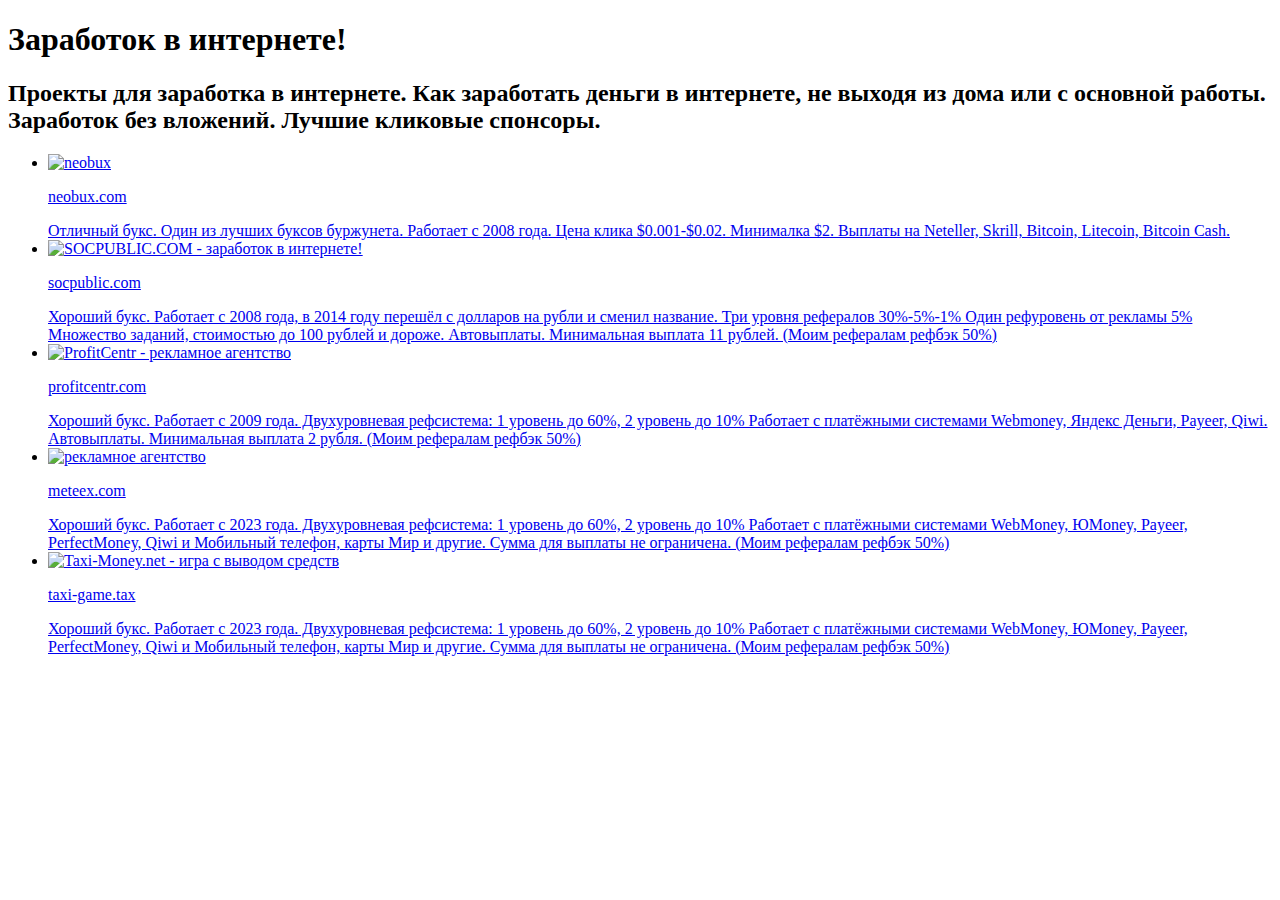
==== commit f9ac1f6b: "Update index.html" ====
--- a/index.html
+++ b/index.html
@@ -1,131 +1,119 @@
 <!DOCTYPE html>
 <html lang="ru">
-<!-- saved from url=(0035)https://portfolio-eugen.webflow.io/ -->
-<html data-wf-domain="portfolio-eugen.webflow.io" data-wf-page="6399eea0ed48f1d95fde8dd6"
-    data-wf-site="6399eea0ed48f1204ade8dd2" class=" w-mod-js">
 
 <head>
-    <meta http-equiv="Content-Type" content="text/html; charset=UTF-8">
-    <style>
-        .wf-force-outline-none[tabindex="-1"]:focus {
-            outline: none;
-        }
-    </style>
-    <title>Main</title>
-    <meta content="Main" property="og:title">
-    <meta content="Main" property="twitter:title">
-    <meta content="width=device-width, initial-scale=1" name="viewport">
-    <meta content="Webflow" name="generator">
-    <link href="./Main_files/portfolio-eugen.webflow.24d70b3f1.css" rel="stylesheet" type="text/css">
-    <!--[if lt IE 9]><script src="https://cdnjs.cloudflare.com/ajax/libs/html5shiv/3.7.3/html5shiv.min.js" type="text/javascript"></script><![endif]-->
-    <script
-        type="text/javascript">!function (o, c) { var n = c.documentElement, t = " w-mod-"; n.className += t + "js", ("ontouchstart" in o || o.DocumentTouch && c instanceof DocumentTouch) && (n.className += t + "touch") }(window, document);</script>
-    <link href="https://uploads-ssl.webflow.com/6399eea0ed48f1204ade8dd2/6399eea0ed48f1b4e5de8ef6_favicon.ico"
-        rel="shortcut icon" type="image/x-icon">
-    <link href="https://uploads-ssl.webflow.com/6399eea0ed48f1204ade8dd2/6399eea0ed48f18596de8ef8_webclip.png"
-        rel="apple-touch-icon">
-    <meta name="robots" content="noindex, nofollow">
-    <meta name="author" content="wtw"><!-- HEAD CODE -->
+  <meta charset="UTF-8" />
+  <meta http-equiv="X-UA-Compatible" content="IE=edge" />
+  <meta name="viewport" content="width=device-width, initial-scale=1.0" />
+  <link rel="shortcut icon" href="images/favicon/favicon.ico" type="image/x-icon">
+  <link rel="apple-touch-icon" sizes="180x180" href="images/favicon/apple-touch-icon.png">
+  <link rel="icon" type="image/png" sizes="32x32" href="images/favicon/favicon-32x32.png">
+  <link rel="icon" type="image/png" sizes="16x16" href="images/favicon/favicon-16x16.png">
+  <meta name="msapplication-TileColor" content="#da532c">
+  <meta name="theme-color" content="#ffffff">
+  <meta name="keywords" content="Заработок в интернете">
+  <meta name="description" content="Проекты для заработка в интернете. Как заработать деньги в интернете, не выходя из дома">
+  <link rel="stylesheet" href="styles/normalize.css">
+  <link rel="stylesheet" href="styles/style.css">
+   <link rel="preload" href="fonts/inter_cyrillic-regular.woff2" as="font" type="font/woff2" crossorigin>
+  <link rel="preload" href="fonts/inter_cyrillic-700.woff2" as="font" type="font/woff2" crossorigin>
+  <!-- <script defer src="js/index.js"></script>
+  <script defer src="js/modal.js"></script>
+  <script defer src="js/btn-up.js"></script>
+  <script defer src="js/scroll.js"></script>
+  <script defer src="js/burger_menu.js"></script> -->
+  <title>Заработок в интернете</title>
 </head>
 
-<body class="body">
-    <div class="nav_section wf-section">
-        <div class="logo"><a href="https://portfolio-eugen.webflow.io/#" class="link-3">Евгений Матвеев.</a></div>
-        <div class="heder-descript">ПОРТФОЛИО UX / UI ДИЗАЙНЕРА</div>
-        <div class="contact-n-burger">
-            <div class="contact">
-                <a href="https://portfolio-eugen.webflow.io/#" class="contact-link">Связаться.</a>
-                <div class="hover-line"></div>
-            </div>
-            <a class="link-block-2 w-inline-block"><img
-                    src="./Main_files/63b1a3b610dd57a39f3e1c19_burger.svg" loading="lazy" alt=""></a>
-        </div>
+<body>
+  <!-- <img src="./images/mimi.svg" alt="["> -->
+  <header>
+
+      <div class="header">
+        <!-- <a href="#" class="header__logo">
+          <img src="images/logo.svg" alt="logo">
+        </a> -->
+        <!-- <nav class="navigation">
+          <ul class="nav__list">
+            <li class="nav_items"><a class="nav__link" href="#">Главная</a></li>
+            <li class="nav_items"><a class="nav__link" href="#">Контакты</a></li>
+          </ul>
+        </nav> -->
+        <!-- бургер-кнопка -->
+        <!-- <button type="button" class="burger-btn__open"></button> -->
+<h1 class="title">Заработок в интернете!</h1>
+<h2 class="sub-title">Проекты для заработка в интернете. Как заработать деньги в интернете, не выходя из дома или с основной работы. Заработок без вложений. Лучшие кликовые спонсоры.</h2>
+      </div>
+
+  </header>
+  <main>
+    <div class="container">
+<ul class="list">
+  <li class="item">
+    <a href="https://www.neobux.com/?r=keaasd1" class="link">
+      <img src="https://www.neobux.com/imagens/banner9.gif" alt="neobux">
+      <div class="div-border">
+      <p class="sites">neobux.com</p>
+      <span class="description">Отличный букс. Один из лучших буксов буржунета. Работает с 2008 года. Цена клика $0.001-$0.02. Минималка $2. Выплаты на Neteller, Skrill, Bitcoin, Litecoin, Bitcoin Cash.</span>
     </div>
-    <div class="hero-section">
-        <div class="hero-air"></div>
-        <div class="hero-content wf-section">
-            <div class="heading">
-                <h1 class="h1_vw _1">Дизайнер</h1>
-                <h1 class="h1_vw">удобных веб-</h1>
-                <h1 class="h1_vw">интерфейсов.</h1>
-            </div>
-            <p class="h6 grey">Делаю качественные проекты, которые с высокой вероятностью выполняют бизнес-задачи.
-                Доступен для сотрудничества и новых проектов.</p><a href="https://portfolio-eugen.webflow.io/#"
-                class="btn_black w-button">Обсудить проект.</a>
-        </div>
+    </a>
+  </li>
+  <li class="item">
+    <a href="https://socpublic.com/?i=8962008&slide=1" class="link">
+      <img src="http://socpublic.com/storage/banners/banner_7_468x60.gif"  alt="SOCPUBLIC.COM - заработок в интернете!">
+      <div class="div-border">
+      <p class="sites">socpublic.com</p>
+      <span class="description">Хороший букс. Работает с 2008 года, в 2014 году перешёл с долларов на рубли и сменил название. Три уровня рефералов 30%-5%-1% Один рефуровень от рекламы 5% Множество заданий, стоимостью до 100 рублей и дороже. Автовыплаты. Минимальная выплата 11 рублей. (Моим рефералам рефбэк 50%)</span>
     </div>
-    <div class="my_projects wf-section">
-        <div class="projects-air">
-            <h1 class="h6">Мои проекты</h1>
-        </div>
-        <div class="projects-text">
-            <p class="descript offset">1/4</p>
-            <h1 class="h2">Kika NY.</h1>
-            <p class="descript">/ Концепт</p>
-            <p class="text">Интернет-магазин Кожевенной мастерской, базирующейся в Нью-Йорке</p>
-            <div class="div-block-13"><img src="./Main_files/63b1c35234a33d5e1d9d2c53_Arrow.svg" loading="lazy" alt="">
-            </div>
-        </div>
-        <div class="progect-image kika"></div>
+    </a>
+  </li>
+  <li class="item">
+    <a href="https://profitcentr.com/?r=1zxcv" class="link">
+      <img src="https://profitcentr.com/images/pictures/profit15bs.gif"  alt="ProfitCentr - рекламное агентство">
+      <div class="div-border">
+      <p class="sites">profitcentr.com</p>
+      <span class="description">Хороший букс. Работает с 2009 года. Двухуровневая рефсистема: 1 уровень до 60%, 2 уровень до 10% Работает с платёжными системами Webmoney, Яндекс Деньги, Payeer, Qiwi. Автовыплаты. Минимальная выплата 2 рубля. (Моим рефералам рефбэк 50%)</span>
     </div>
-    <div class="my_projects wf-section">
-        <div class="projects-air"></div>
-        <div class="projects-text">
-            <p class="descript offset">1/2</p>
-            <h1 class="h2">Nintendo.</h1>
-            <p class="descript">/ Концепт</p>
-            <p class="text">Корпоративный сайт для компании Нинтендо</p>
-            <div class="div-block-13"><img src="./Main_files/63b1c35234a33d5e1d9d2c53_Arrow.svg" loading="lazy" alt="">
-            </div>
-        </div>
-        <div class="project-image nintendo"></div>
+    </a>
+  </li>
+  <li class="item">
+    <a href="##" class="link">
+      <!-- <a href="https://meteex.com/?r=keaasd" class="link"> -->
+      <img src="https://meteex.com/statica/pictures/468x60.gif"  alt="рекламное агентство">
+      <div class="div-border">
+      <p class="sites">meteex.com</p>
+      <span class="description">Хороший букс. Работает с 2023 года. Двухуровневая рефсистема: 1 уровень до 60%, 2 уровень до 10% Работает с платёжными системами 
+        WebMoney, ЮMoney, Payeer, PerfectMoney, Qiwi и Мобильный телефон, карты Мир и другие. Сумма для выплаты не ограничена. (Моим рефералам рефбэк 50%)</span>
     </div>
-    <div class="my_projects wf-section">
-        <div class="projects-air"></div>
-        <div class="projects-text">
-            <p class="descript offset">1/2</p>
-            <h1 class="h2">ТАСС.</h1>
-            <p class="descript">/ Концепт</p>
-            <p class="text">Новостной сайт для российского информа-ционного агентства</p>
-            <div class="div-block-13"><img src="./Main_files/63b1c35234a33d5e1d9d2c53_Arrow.svg" loading="lazy" alt="">
-            </div>
-        </div>
-        <div class="project-image tass"></div>
+    </a>
+  </li>
+  
+  <li class="item">
+    <a href="https://www.taximoney.me/?r=keaasd" class="link">
+      <img src="https://www.taxi-money.top/media/mat/n1.gif" alt="Taxi-Money.net - игра с выводом средств">
+      <div class="div-border">
+      <p class="sites">taxi-game.tax</p>
+      <span class="description">Хороший букс. Работает с 2023 года. Двухуровневая рефсистема: 1 уровень до 60%, 2 уровень до 10% Работает с платёжными системами 
+        WebMoney, ЮMoney, Payeer, PerfectMoney, Qiwi и Мобильный телефон, карты Мир и другие. Сумма для выплаты не ограничена. (Моим рефералам рефбэк 50%)</span>
     </div>
-    <div class="my_projects wf-section">
-        <div class="projects-air"></div>
-        <div class="projects-text">
-            <p class="descript offset">1/2</p>
-            <h1 class="h2">Rustica.</h1>
-            <p class="descript">/ Концепт</p>
-            <p class="text">Сайт для студии веб-дизайна</p>
-            <div class="div-block-13"><img src="./Main_files/63b1c35234a33d5e1d9d2c53_Arrow.svg" loading="lazy" alt="">
-            </div>
-        </div>
-        <div class="project-image rustica"></div>
-    </div>
- <!-- мобильное меню  -->
- <div class="modal__mb modal">
-    <div class="modal__mb_window">
-      <div class="modal_box">
-        <div class="modal_logo"></div>
-        <button type="button" class="burger-btn__close">х</button>
-      </div>
-      <div class="burger-link">
-        <a class="modal_link" href="#">Главная</a>
-        <a class="modal_link" href="#">Услуги</a>
-        <a class="modal_link" href="#">Галерея</a>
-        <a class="modal_link" href="#">Акции</a>
-      </div>
-    </div>
-  </div>
-  <script src="script.js">
-  </script>
-    <script src="./Main_files/jquery-3.5.1.min.dc5e7f18c8.js" type="text/javascript"
-        integrity="sha256-9/aliU8dGd2tb6OSsuzixeV4y/faTqgFtohetphbbj0=" crossorigin="anonymous"></script>
-    <script src="./Main_files/webflow.b9384ab9f.js" type="text/javascript"></script>
-    <!--[if lte IE 9]><script src="//cdnjs.cloudflare.com/ajax/libs/placeholders/3.0.2/placeholders.min.js"></script><![endif]--><!-- FOOTER CODE -->
+    </a>
+  </li>
+  
+ 
 
+</ul>
+</div>
+      
+      <!-- <button class="modal__btn _modal-open" data-modal-open="modal-1">
+        <span>кнопка модалки</span>
+      </button>
+    </div> -->
+  </main>
+  <!-- мобильное меню  -->
+  <!-- модальное окно -->
+
+
+  <!-- <a href="#headerTop" class="to-up">&#8679;</a> -->
 </body>
 
-</html>+</html>
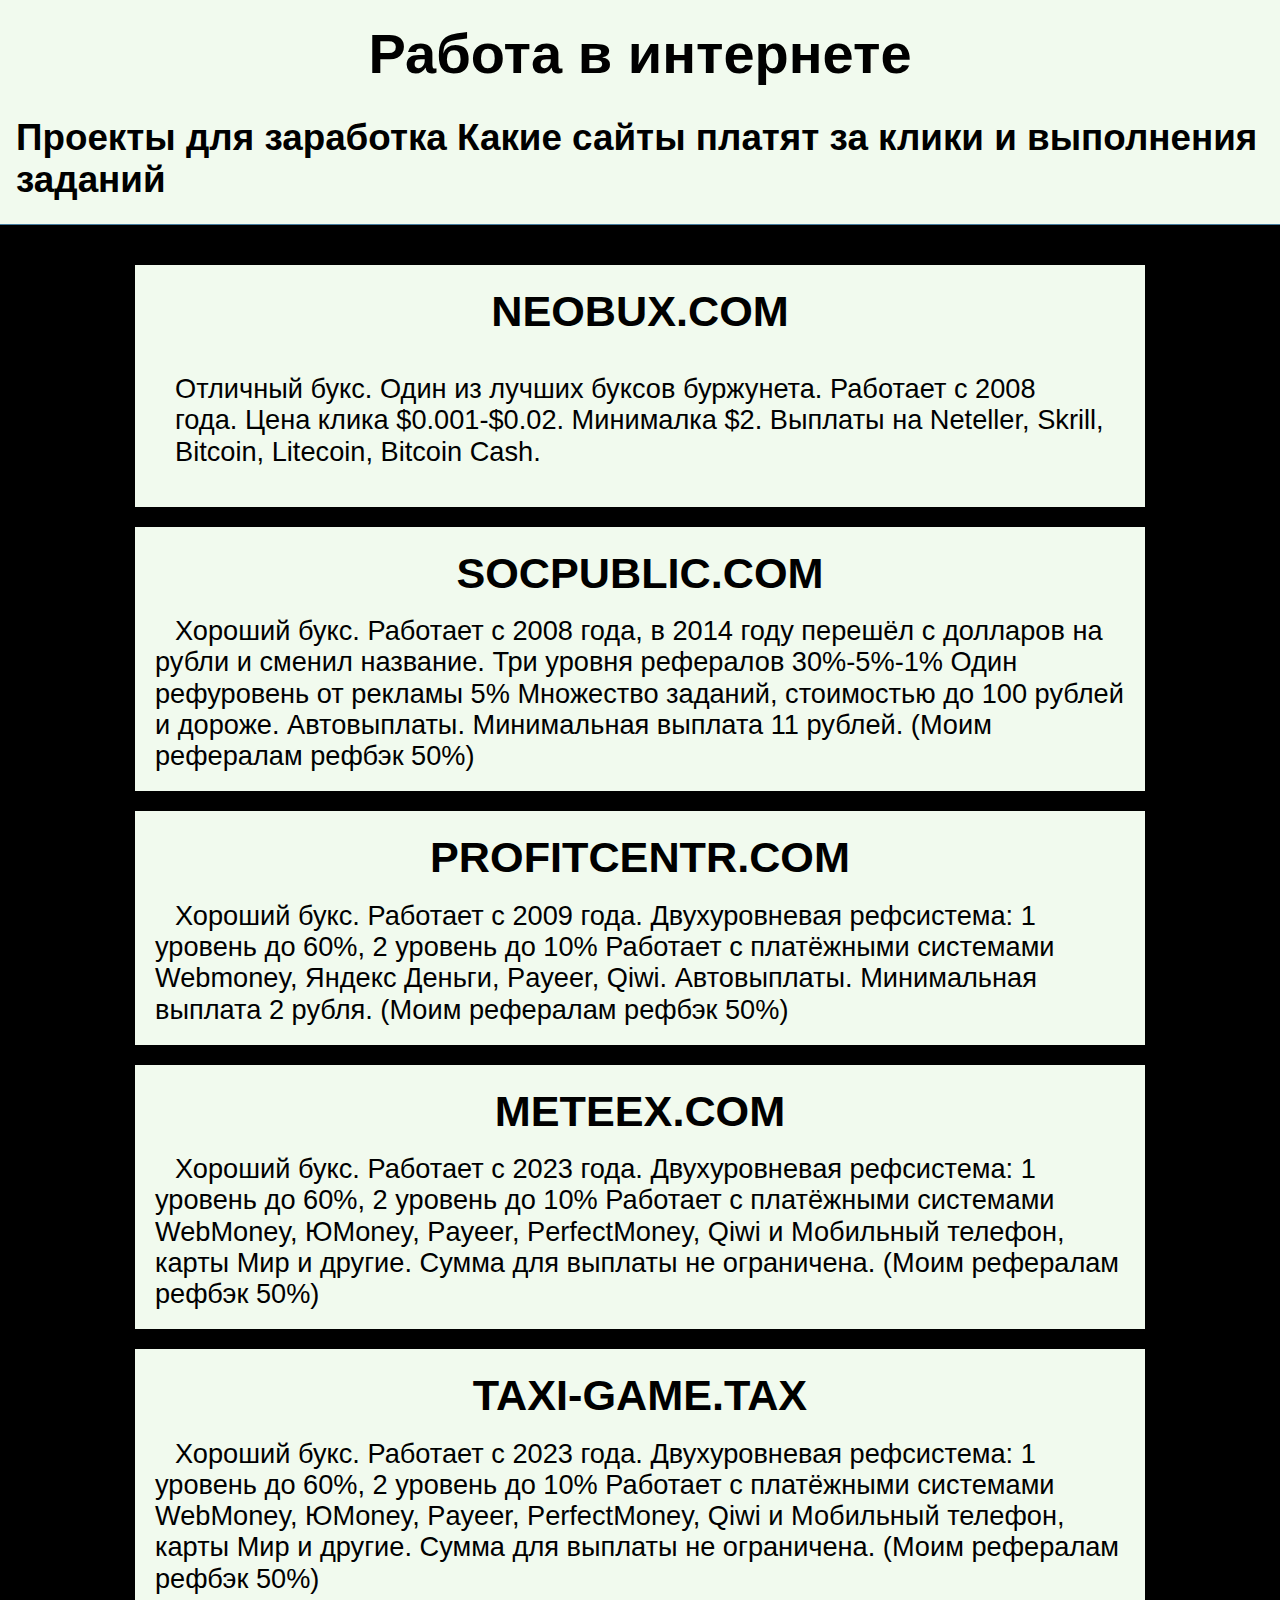
==== commit 813f195c: "Update index.html" ====
--- a/index.html
+++ b/index.html
@@ -13,36 +13,21 @@
   <meta name="theme-color" content="#ffffff">
   <meta name="keywords" content="Заработок в интернете">
   <meta name="description" content="Проекты для заработка в интернете. Как заработать деньги в интернете, не выходя из дома">
+  <link rel="preconnect" href="https://fonts.googleapis.com">
+  <link rel="preconnect" href="https://fonts.gstatic.com" crossorigin>
+  <link  href="https://fonts.googleapis.com/css2?family=Roboto:ital,wght@0,700;1,400;1,900&display=swap" rel="stylesheet">
+  
   <link rel="stylesheet" href="styles/normalize.css">
   <link rel="stylesheet" href="styles/style.css">
-   <link rel="preload" href="fonts/inter_cyrillic-regular.woff2" as="font" type="font/woff2" crossorigin>
-  <link rel="preload" href="fonts/inter_cyrillic-700.woff2" as="font" type="font/woff2" crossorigin>
-  <!-- <script defer src="js/index.js"></script>
-  <script defer src="js/modal.js"></script>
-  <script defer src="js/btn-up.js"></script>
-  <script defer src="js/scroll.js"></script>
-  <script defer src="js/burger_menu.js"></script> -->
   <title>Заработок в интернете</title>
 </head>
 
 <body>
-  <!-- <img src="./images/mimi.svg" alt="["> -->
   <header>
 
       <div class="header">
-        <!-- <a href="#" class="header__logo">
-          <img src="images/logo.svg" alt="logo">
-        </a> -->
-        <!-- <nav class="navigation">
-          <ul class="nav__list">
-            <li class="nav_items"><a class="nav__link" href="#">Главная</a></li>
-            <li class="nav_items"><a class="nav__link" href="#">Контакты</a></li>
-          </ul>
-        </nav> -->
-        <!-- бургер-кнопка -->
-        <!-- <button type="button" class="burger-btn__open"></button> -->
-<h1 class="title">Заработок в интернете!</h1>
-<h2 class="sub-title">Проекты для заработка в интернете. Как заработать деньги в интернете, не выходя из дома или с основной работы. Заработок без вложений. Лучшие кликовые спонсоры.</h2>
+<h1 class="title">Работа в&nbsp;интернете</h1>
+<h2 class="sub-title">Проекты для заработка <span> Какие сайты платят за клики и выполнения заданий</span></h2>
       </div>
 
   </header>
@@ -50,26 +35,26 @@
     <div class="container">
 <ul class="list">
   <li class="item">
-    <a href="https://www.neobux.com/?r=keaasd1" class="link">
-      <img src="https://www.neobux.com/imagens/banner9.gif" alt="neobux">
+    <a href="https://www.neobux.com/?r=keaasd1" target="_blank" class="link">
+      <!-- <img src="https://www.neobux.com/imagens/banner9.gif" alt="neobux"> -->
       <div class="div-border">
       <p class="sites">neobux.com</p>
-      <span class="description">Отличный букс. Один из лучших буксов буржунета. Работает с 2008 года. Цена клика $0.001-$0.02. Минималка $2. Выплаты на Neteller, Skrill, Bitcoin, Litecoin, Bitcoin Cash.</span>
+      <p class="description">Отличный букс. Один из лучших буксов буржунета. Работает с 2008 года. Цена клика $0.001-$0.02. Минималка $2. Выплаты на Neteller, Skrill, Bitcoin, Litecoin, Bitcoin Cash.</p>
     </div>
     </a>
   </li>
   <li class="item">
-    <a href="https://socpublic.com/?i=8962008&slide=1" class="link">
-      <img src="http://socpublic.com/storage/banners/banner_7_468x60.gif"  alt="SOCPUBLIC.COM - заработок в интернете!">
+    <a href="https://socpublic.com/?i=8962008&slide=1" target="_blank" class="link">
       <div class="div-border">
       <p class="sites">socpublic.com</p>
       <span class="description">Хороший букс. Работает с 2008 года, в 2014 году перешёл с долларов на рубли и сменил название. Три уровня рефералов 30%-5%-1% Один рефуровень от рекламы 5% Множество заданий, стоимостью до 100 рублей и дороже. Автовыплаты. Минимальная выплата 11 рублей. (Моим рефералам рефбэк 50%)</span>
+        <!-- <img src="http://socpublic.com/storage/banners/banner_7_468x60.gif"  alt="SOCPUBLIC.COM - заработок в интернете!"> -->
     </div>
     </a>
   </li>
   <li class="item">
-    <a href="https://profitcentr.com/?r=1zxcv" class="link">
-      <img src="https://profitcentr.com/images/pictures/profit15bs.gif"  alt="ProfitCentr - рекламное агентство">
+    <a href="https://profitcentr.com/?r=1zxcv" target="_blank" class="link">
+      <!-- <img src="https://profitcentr.com/images/pictures/profit15bs.gif"  alt="ProfitCentr - рекламное агентство"> -->
       <div class="div-border">
       <p class="sites">profitcentr.com</p>
       <span class="description">Хороший букс. Работает с 2009 года. Двухуровневая рефсистема: 1 уровень до 60%, 2 уровень до 10% Работает с платёжными системами Webmoney, Яндекс Деньги, Payeer, Qiwi. Автовыплаты. Минимальная выплата 2 рубля. (Моим рефералам рефбэк 50%)</span>
@@ -77,9 +62,8 @@
     </a>
   </li>
   <li class="item">
-    <a href="##" class="link">
-      <!-- <a href="https://meteex.com/?r=keaasd" class="link"> -->
-      <img src="https://meteex.com/statica/pictures/468x60.gif"  alt="рекламное агентство">
+      <a href="https://meteex.com/?r=keaasd" target="_blank" class="link">
+      <!-- <img src="https://meteex.com/statica/pictures/468x60.gif"  alt="рекламное агентство"> -->
       <div class="div-border">
       <p class="sites">meteex.com</p>
       <span class="description">Хороший букс. Работает с 2023 года. Двухуровневая рефсистема: 1 уровень до 60%, 2 уровень до 10% Работает с платёжными системами 
@@ -89,8 +73,8 @@
   </li>
   
   <li class="item">
-    <a href="https://www.taximoney.me/?r=keaasd" class="link">
-      <img src="https://www.taxi-money.top/media/mat/n1.gif" alt="Taxi-Money.net - игра с выводом средств">
+    <a href="https://www.taximoney.me/?r=keaasd" target="_blank" class="link">
+      <!-- <img src="https://www.taxi-money.top/media/mat/n1.gif" alt="Taxi-Money.net - игра с выводом средств"> -->
       <div class="div-border">
       <p class="sites">taxi-game.tax</p>
       <span class="description">Хороший букс. Работает с 2023 года. Двухуровневая рефсистема: 1 уровень до 60%, 2 уровень до 10% Работает с платёжными системами 
@@ -98,22 +82,11 @@
     </div>
     </a>
   </li>
-  
- 
 
 </ul>
 </div>
       
-      <!-- <button class="modal__btn _modal-open" data-modal-open="modal-1">
-        <span>кнопка модалки</span>
-      </button>
-    </div> -->
   </main>
-  <!-- мобильное меню  -->
-  <!-- модальное окно -->
-
-
-  <!-- <a href="#headerTop" class="to-up">&#8679;</a> -->
 </body>
 
 </html>
--- a/styles/style.css
+++ b/styles/style.css
@@ -0,0 +1,437 @@
+/* @import url("../styles/fonts.css"); */
+
+/* 
+a:link {  } 
+a:visited {  } 
+a:hover {  }
+a:active {  } 
+*/
+/*
+@import url("../fonts/Arial/fonts.css");
+@import url('https://fonts.googleapis.com/css2?family=Inter:wght@400;700&display=swap');
+
+@font-face {
+  font-family: Inter;
+  src: url('../fonts/inter_cyrillic-regular.woff2') format('woff2'),
+    url('../fonts/inter_cyrillic-regular.woff') format('woff');
+  font-display: swap;
+  font-weight: 400;
+}
+*/
+::after,
+::before {
+  box-sizing: border-box;
+}
+::-moz-placeholder, :-moz-placeholder {
+  opacity: 1;
+}
+:focus {
+  outline: 0;
+}
+
+:root {
+  --text-size-mini: 3rem;  
+  --fon: #F1FAEE;
+  --fon-hover: #A8DADC;
+  --text: black;
+--border: #457B9D;
+--border-hover: #1D3557;
+--red: #E63946;
+--temno: #1D3557;
+  --white: rgb(255, 255, 255);  
+  --black: rgb(0, 0, 0);
+  
+}
+
+h1 {
+  font-size: var(--text-size-mini);
+}
+ol,ul {
+  margin: 0;
+  padding: 0;
+}
+  li {
+    list-style: none;
+  }
+
+body {
+  color:var(--black);
+  background-color:var(--black);  
+  font-family: "Cuprum", "Arial", sans-serif;
+  margin: 0;
+}
+
+img, svg {
+  width: 100%;
+  max-width: 100%;
+  height: auto;
+  object-fit: contain;
+  flex-shrink: 0;
+}
+
+a {
+  text-decoration: none;
+  color: inherit;
+  transition: .2s linear;
+}
+
+h1,
+h2,
+h3,
+h4,
+h5,
+h6, p {
+  padding: 0;
+  margin: 0;
+}
+
+input[type=search] {
+  -webkit-appearance: none;
+  -moz-appearance: none;
+  -webkit-box-sizing: content-box;
+  -moz-box-sizing: content-box;
+  /* box-sizing: content-box; */
+}
+input[type=search]::-webkit-search-cancel-button,
+input[type=search]::-webkit-search-decoration,
+input[type=search]::-webkit-search-results-button,
+input[type=search]::-webkit-search-results-decoration {
+    -webkit-appearance: none;
+    -moz-appearance: none;
+}
+button,
+input {
+  outline: none;
+  border: none;
+}
+input,textarea{
+  border-radius:0;
+  -webkit-border-radius:0
+}
+textarea {
+  overflow: auto;
+  vertical-align: top;
+  resize: vertical;
+}
+input {
+  background: rgb(1, 1, 1, .05);
+  width: 100%;
+}
+input:focus {
+  border: none;
+  outline: none;
+  transition: 0.2s ease-in;
+}
+input:invalid {
+  border: red;
+}
+button {
+  cursor: pointer;
+  background-color: transparent;
+  transition: .2s linear;
+}
+/* ==================================================== */
+main {
+  padding-bottom: 100px;
+}
+.header {
+  background-color:var(--fon);
+  margin-bottom: 40px;
+  border-bottom: 1px solid var(--border);
+}
+.title {
+  font-size: 3.5em;
+  text-align: center;
+  font-weight: 800;
+  margin-bottom: 30px;
+}
+.sub-title {
+  font-size: 2.3em;
+}
+.div-border {
+  padding: 5px 20px 20px;
+}
+.link {
+  display: block;
+
+  background-color: var(--fon);
+}
+.item {
+  /* border: 2px solid var(--border); */
+  /* padding: 0  20px; */
+  margin-bottom: 20px;
+  transition: 0.3s;
+  cursor: pointer;
+
+}
+.link:hover {
+  background-color: var(--fon-hover);
+}
+
+.sites {
+  font-weight: bold;
+  color: var(--basic-red);
+  font-size: 2.7em;
+  text-align: center;
+  line-height: 1;
+  padding: 20px;
+  text-transform: uppercase;
+
+}
+
+.description {
+  font-size: 1.7em;
+  padding: 20px;
+}
+
+.nav__list{
+  display: flex;
+}
+.nav_items:not(last-child){
+margin-right: 10px;
+}
+.nav__link{
+  color:inherit;
+}
+.nav__link:hover {
+  color:var(--basic-green);
+}
+.burger-btn__open {
+  background-image: url(../images/burger_menu.svg);
+  background-repeat: no-repeat;
+  background-size: contain;
+  display: block;
+  /* background-color: transparent; */
+  height: 16px;
+  width: 24px;
+}
+
+/* кнопка закрыть меню  image/burger_close.svg */
+.burger-btn__close {
+  position: absolute;
+  top: 30px;
+  right: 30px;
+  display: block;
+  height: 30px;
+  width: 30px;
+  border: none;
+  background-image: url(../images/burger_close.svg);
+  background-repeat: no-repeat;
+  background-size: contain;
+  background-color: transparent;
+}
+
+/* бургер меню */
+.modal__mb {
+  position: fixed;
+  top: 0;
+  left: -100%;
+  height: 100vh;
+  width: 100%;
+  background-color: rgba(0, 0, 0, 0.5);
+  z-index: 10;
+  transition: all 0.2s ease-in-out;
+}
+
+.modal__mb_window {
+  position: relative;
+  background-color: #9e9d52;
+  padding: 40px 20px;
+  height: 100%;
+  width: 100%;
+  max-width: 500px;
+}
+
+.burger-link {
+  margin-top: 30px;
+}
+
+.modal_link {
+  display: block;
+  font-weight: 500;
+  font-size: 1.6rem;
+  line-height: 136.8%;
+  letter-spacing: 0.04em;
+  text-transform: uppercase;
+  text-decoration: none;
+  color: #ffffff;
+}
+
+.modal_logo {
+  display: block;
+  background-image: url(../images/logo_mobile.svg);
+  background-size: contain;
+  background-repeat: no-repeat;
+  width: 46px;
+  height: 40px;
+}
+
+.modal_box {
+  display: flex;
+  justify-content: space-between;
+}
+
+
+/* moby-modal-off */
+
+.container {
+  padding-left: 15px;
+  padding-right: 15px;
+  max-width: 1010px;
+  margin: 0 auto;
+}
+
+/* модальное окно начало */
+._locked {
+  overflow: hidden;
+}
+
+.modal__btn {
+  border: none;
+  background-color: #f36262;
+  padding: 5px 10px;
+  color: #fff;
+  display: -webkit-box;
+  display: -ms-flexbox;
+  display: flex;
+  -webkit-box-align: center;
+  -ms-flex-align: center;
+  align-items: center;
+  font-size: 20px;
+  font-size: 16px;
+  cursor: pointer;
+}
+
+._modal {
+  width: 100%;
+  height: 100vh;
+  position: fixed;
+  top: 0;
+  left: 0;
+  z-index: 10;
+  visibility: hidden;
+  opacity: 0;
+  -webkit-transition: all .2s;
+  transition: all .2s;
+  pointer-events: none;
+}
+
+.modal-bg {
+  width: 100%;
+  height: 100%;
+  background-color: rgba(0, 0, 0, 0.8);
+  display: -webkit-box;
+  display: -ms-flexbox;
+  display: flex;
+}
+
+.modal-body {
+  padding: 24px;
+  background-color: #fff;
+  width: 700px;
+  margin: auto;
+  max-height: 90%;
+  overflow: auto;
+  border-radius: 16px;
+  position: relative;
+}
+.modal-close {
+  position: absolute;
+  right: 20px;
+  top: 20px;
+}
+/* модальное окно конец  */
+/* бургер меню  */
+
+
+.modal_window {
+  background-color: #252525;
+  padding: 113px 20px;
+  height: 100%;
+  width: 100%;
+  max-width: 229px;
+}
+
+.header-modal-close {
+  background-image: url(../images/close.svg);
+  background-repeat: no-repeat;
+  background-color: transparent;
+  position: absolute;
+  left: 20px;
+  top: 20px;
+  height: 16.97px;
+  width: 16.97px;
+}
+
+
+
+.burger-link a {
+  color: #ffffff;
+  display: block;
+  margin-top: 20px;
+}
+
+._active {
+  opacity: 1;
+  visibility: visible;
+  pointer-events: all;
+  left: 0;
+}
+.burger_active {
+  opacity: 1;
+  visibility: visible;
+  pointer-events: all;
+  left: 0;
+}
+.header {
+  color: black;
+  align-items: center;
+  justify-content: space-between;
+  padding: 1.4rem 1rem;
+}
+
+.burger-btn {
+  background-image: url(../images/burger-menu.svg);
+  background-repeat: no-repeat;
+  background-size: contain;
+  display: block;
+  background-color: transparent;
+  height: 16px;
+  width: 24px;
+}
+
+.footer {
+  display: flex;
+  justify-content: space-between;
+  align-items: center;
+  font-weight: 500;
+  font-size: 14px;
+  line-height: 17px;
+  color: #858585;
+}
+.to-up {
+  position: fixed;
+  right: 20px;
+  bottom: 20px;
+  opacity: 0;  
+  background: gray;
+  color: white;
+  padding: 10px;
+  border-radius: 5px;
+  font-size: 20px;
+  z-index: 5;
+  transform: scale(1);
+  transition: .3s linear;
+  
+}
+.to-up:hover {
+  text-decoration: none;
+  transform: scale(1.2);
+}
+
+/* ку ку  */
+@media (max-width: 360px) {
+  :root {
+    --text-size-mini: 1rem;
+  }
+}
